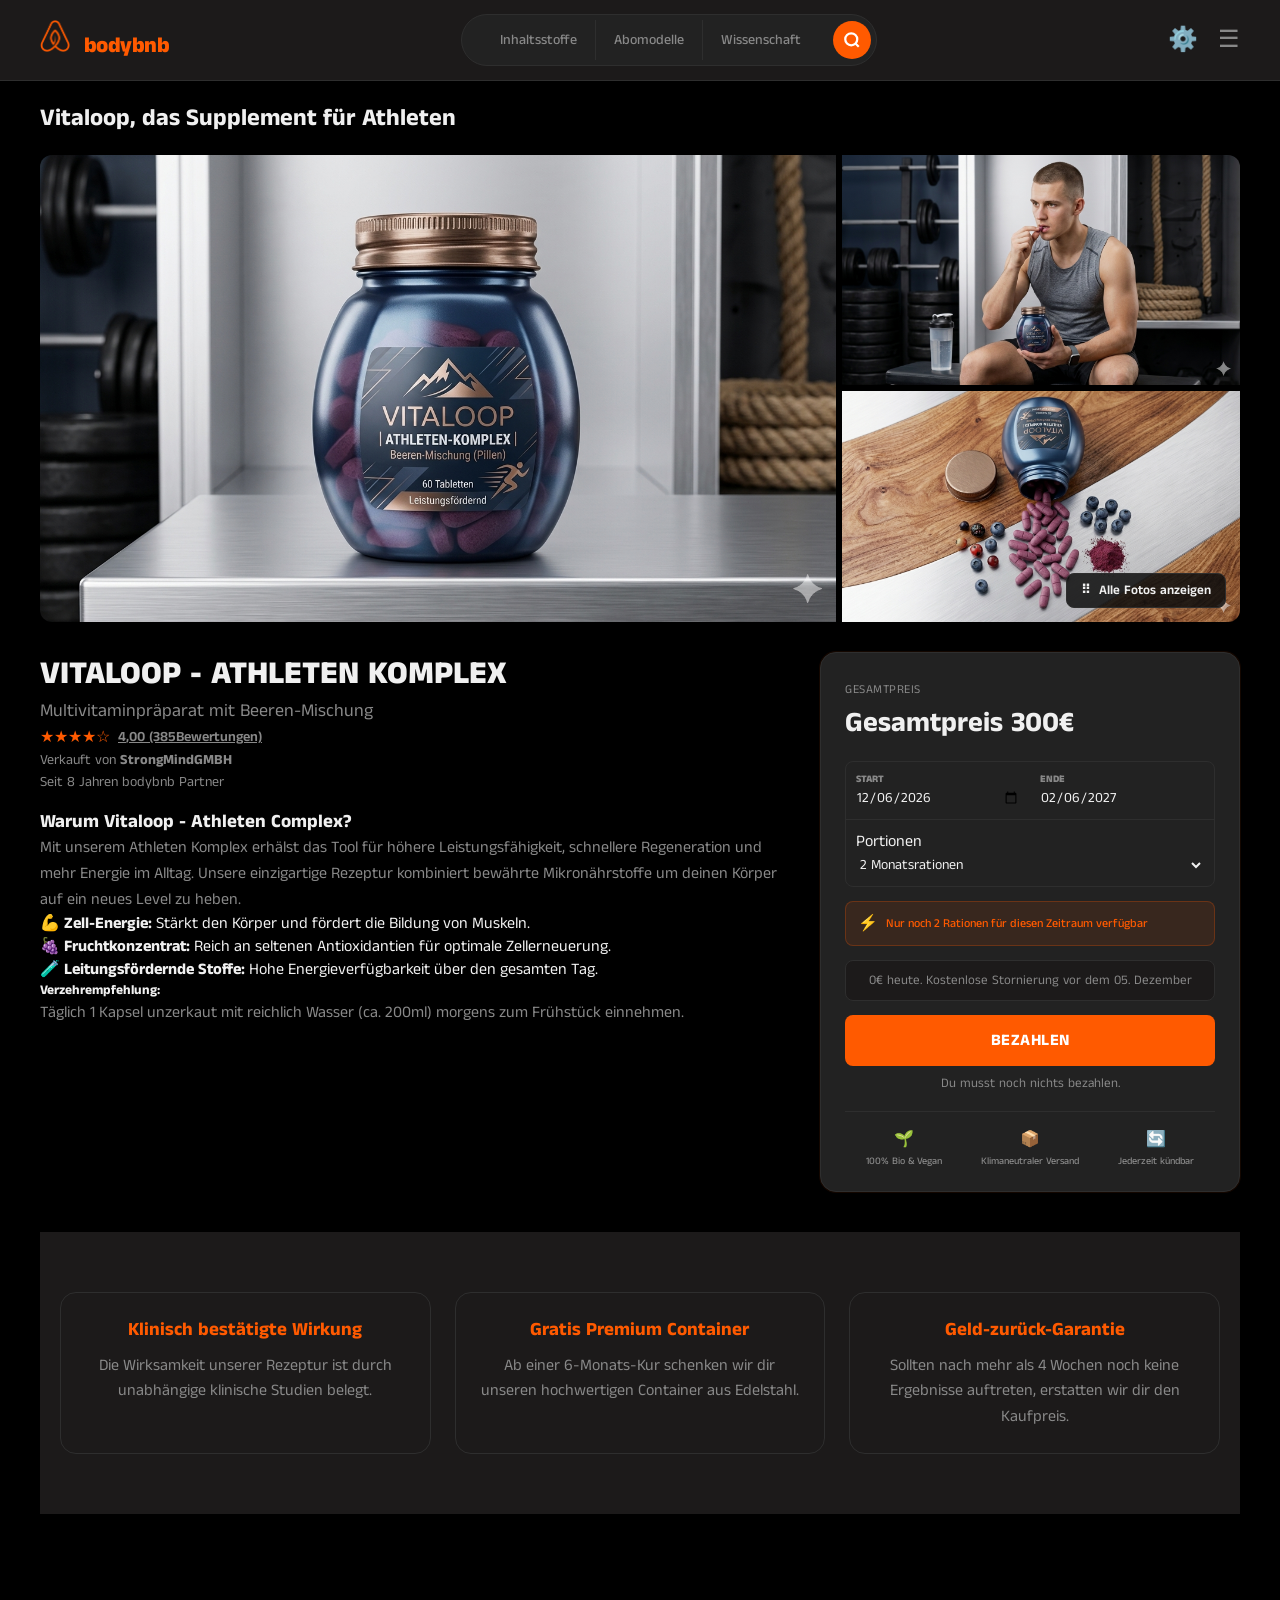
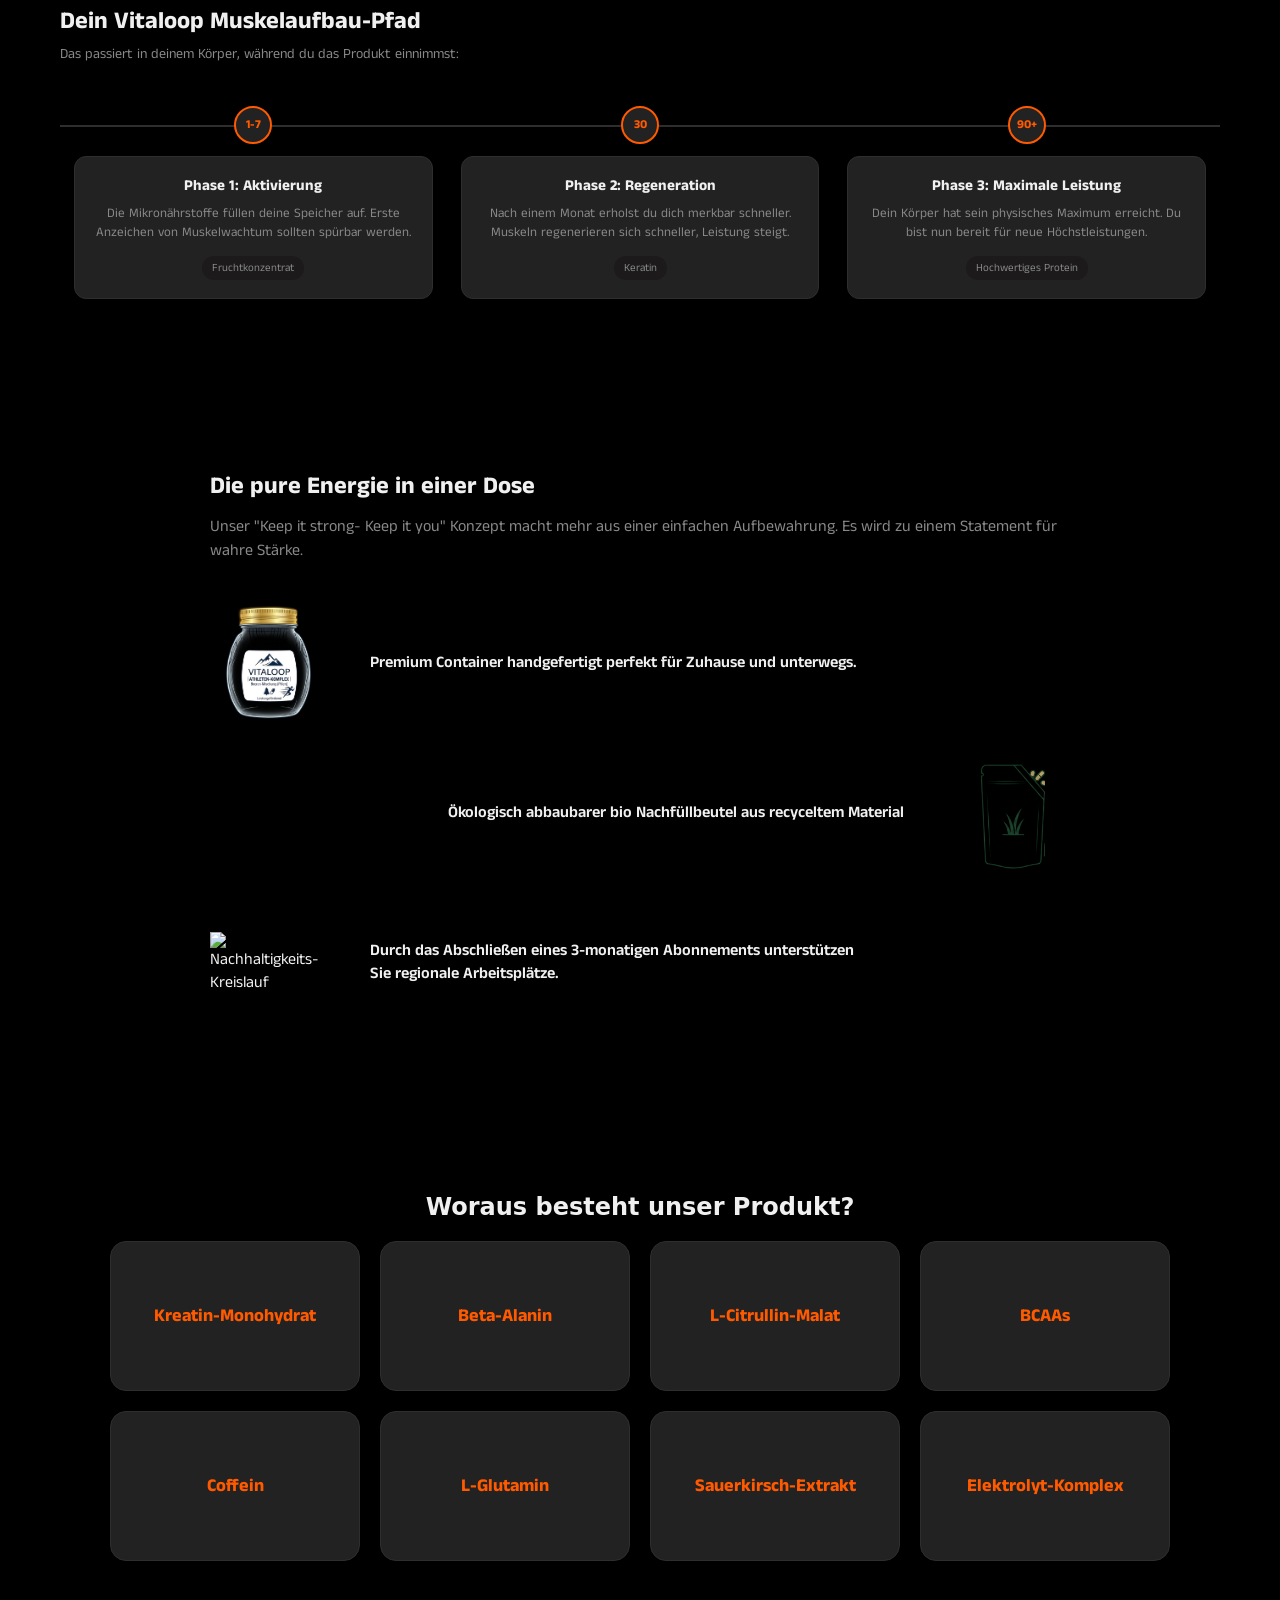
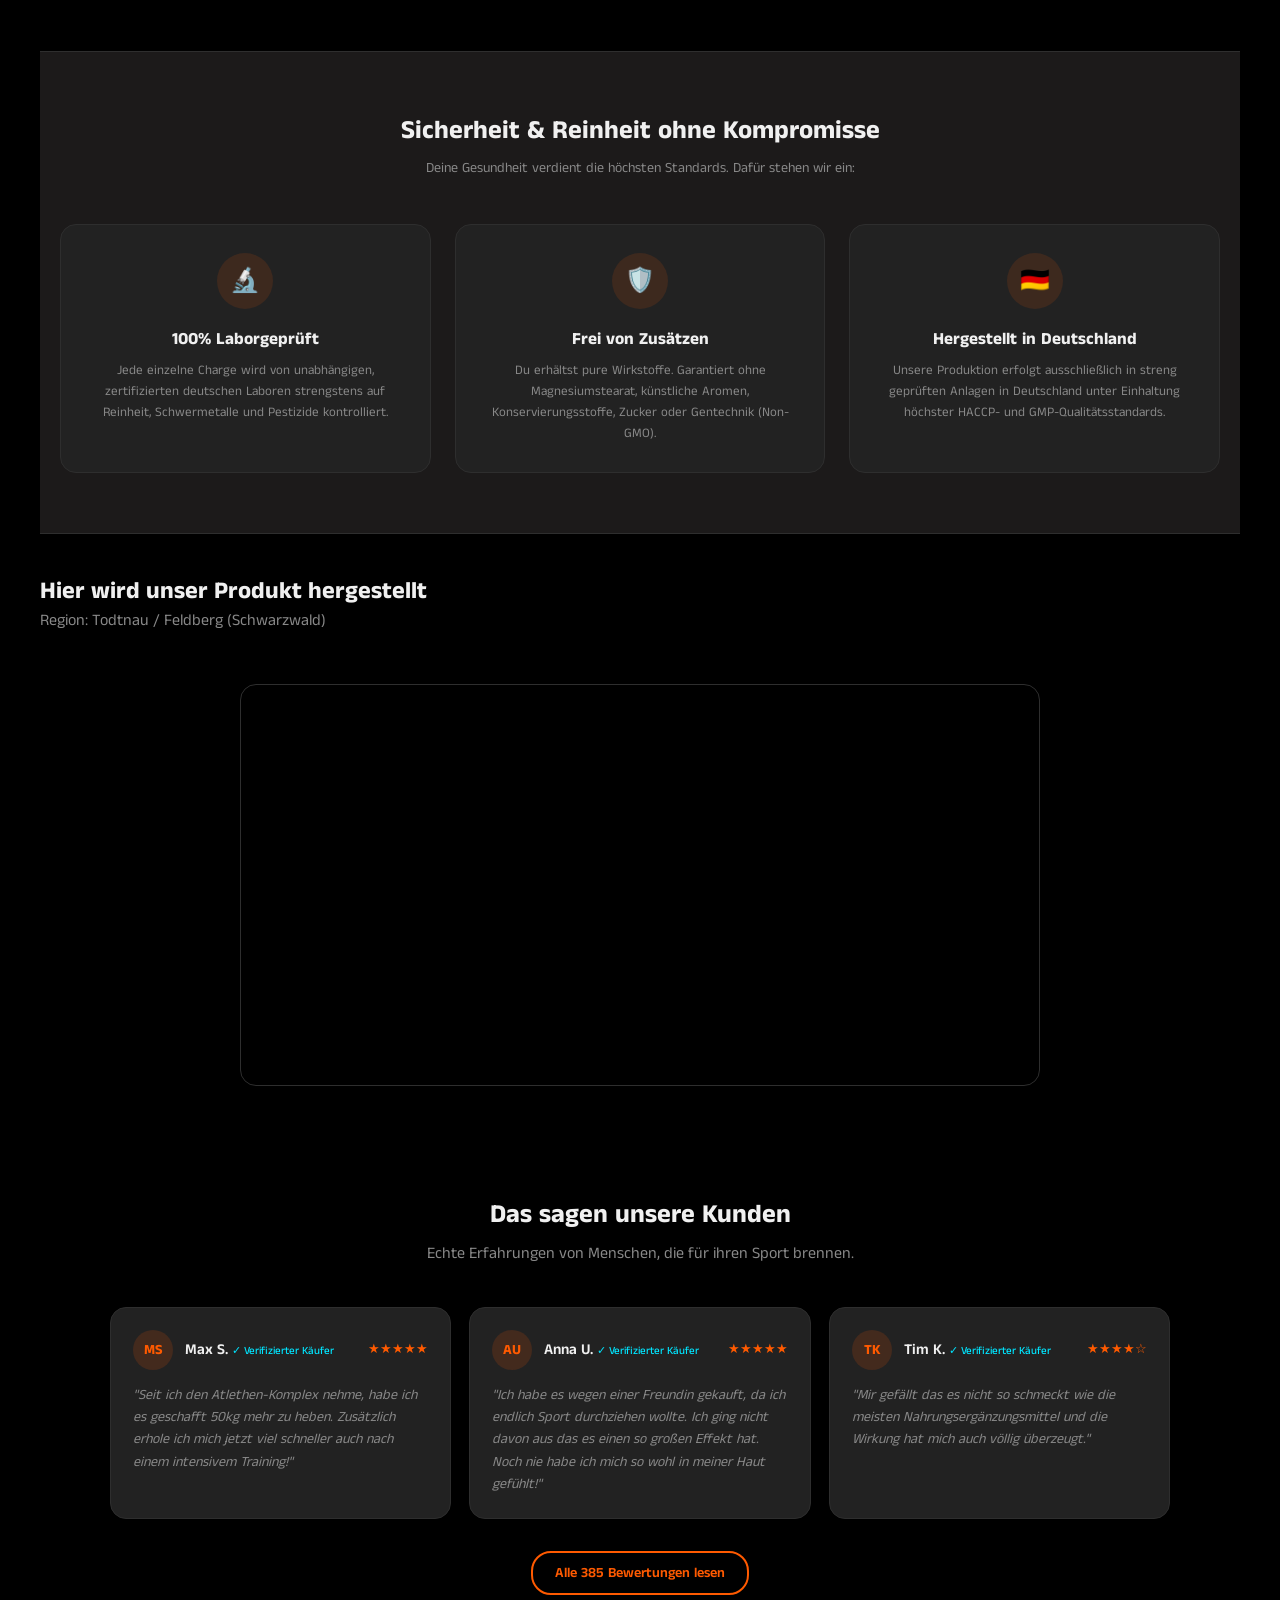
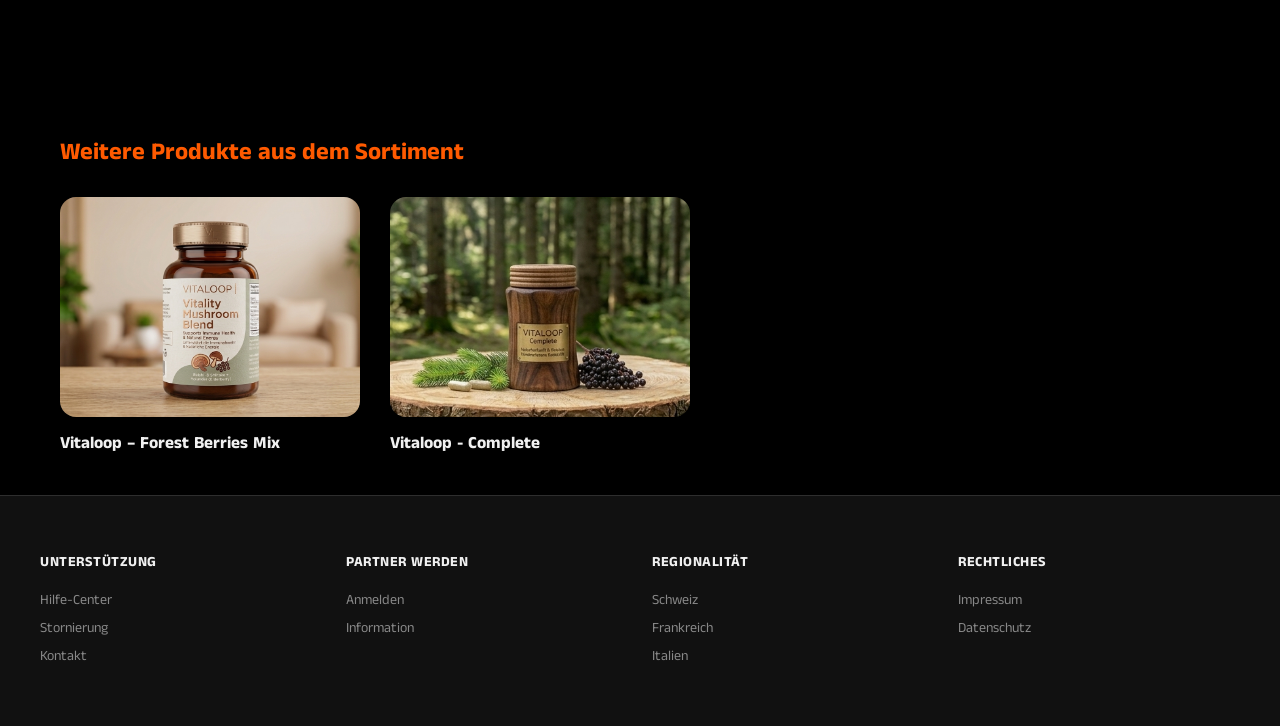
==== athleten-komplex.html @ e83a1201 "Add files via upload" ====
<!DOCTYPE html>
<html lang="de">
<head>
    <meta charset="UTF-8">
    <meta name="viewport" content="width=device-width, initial-scale=1.0">
    <title>Vitaloop</title>
    <link rel="icon" type="image/png" href="LogoSportler.png">
    <link rel="preconnect" href="https://fonts.googleapis.com">
    <link rel="preconnect" href="https://fonts.gstatic.com" crossorigin>
    <link href="https://fonts.googleapis.com/css2?family=Anek+Tamil:wght@100..800&display=swap" rel="stylesheet">
    <link rel="stylesheet" href="sportlerStyle.css">
</head>
<body>
    <div id="top"></div>

    <div class="scroll-progress-container">
        <div class="scroll-progress-bar" id="scrollBar"></div>
    </div>

<header class="header">
    <a href="#top" style="text-decoration: none; color: inherit;">
        <div class="logo-area" id="logo-scroll" style="cursor: pointer;">
            <img src="LogoSportler.png" alt="bodybnb Logo" class="header-logo">
            <span class="brand-name">bodybnb</span>
        </div>
    </a>
    <div class="nav-search-container">
        <ul class="nav-menu">
            <li class="nav-item">
                Inhaltsstoffe
                <ul class="dropdown">
                    <li>Vitamin A</li>
                    <li>Vitamin B</li>
                    <li>Vitamin B12</li>
                    <li>Vitamin C</li>
                    <li>Vitamin D</li>
                    <li>Vitamin E</li>
                    <li>Vitamin K</li>
                </ul>
            </li>
            <li class="nav-item">
                Abomodelle
                <ul class="dropdown">
                    <li>1 Monat</li>
                    <li>3 Monate</li>
                    <li>6 Monate</li>
                    <li>12 Monate</li>
                </ul>
            </li>
            <li class="nav-item">
                Wissenschaft
                <ul class="dropdown">
                    <li>Hersteller</li>
                    <li>Information</li>
                </ul>
            </li>
        </ul>
        <button class="search-btn">
            <svg width="18" height="18" viewBox="0 0 24 24" fill="none" stroke="currentColor" stroke-width="3">
                <circle cx="11" cy="11" r="8"></circle>
                <line x1="21" y1="21" x2="16.65" y2="16.65"></line>
            </svg>
        </button>
    </div>

   <div class="right-icons">
    
    <div class="dropdown-wrapper">
        <span id="settings-trigger" style="cursor:pointer;">⚙️</span>
        <div id="country-modal" class="dropdown-popover">
            <div class="modal-content">
                <h4>Land auswählen</h4>
                <ul>
                    <li><a href="#">Schweiz</a></li>
                    <li><a href="#">Frankreich</a></li>
                    <li><a href="#">Italien</a></li>
                    <li><a href="#">Schweden</a></li>
                </ul>
            </div>
        </div>
    </div>

    <div class="dropdown-wrapper">
        <span id="burger-trigger" style="cursor:pointer;">☰</span>
        <div id="burger-modal" class="dropdown-popover">
            <div class="modal-content">
                <ul>
                    <li><a href="#">Registrieren</a></li>
                    <li><a href="#" class="logout-link">Ausloggen</a></li>
                </ul>
            </div>
        </div>
    </div>

</div>
</header>

<div class="action-bar-top">
    <div class="product-main-title">
        Vitaloop, das Supplement für Athleten
    </div>
</div>

<section class="gallery-grid">
    <div class="main-image-container">
        <img src="Produkt_01.png" alt="Athleten Komplex Hauptbild" class="gallery-img-large">
    </div>
    <div class="side-images-container">
        <div class="side-image-wrapper">
            <img src="SportlerHeader_02.png" alt="Athleten Komplex Detail" class="gallery-img-small top-right">
        </div>
        <div class="side-image-wrapper">
            <img src="SportlerHeader_03.png" alt="Athleten Komplex Holzcontainer" class="gallery-img-small bottom-right">
            <button id="show-all-photos">
                <span>⠿</span> Alle Fotos anzeigen
            </button>
        </div>
    </div>
</section>

<main class="main-content">

    <div class="booking-and-info">

         <div class="product-display">
            <div class="product-header-info">
                <h1 class="product-title">VITALOOP - Athleten Komplex</h1>
                <p class="product-subtitle">Multivitaminpräparat mit Beeren-Mischung</p>
                <div class="rating-line">
                    <span class="stars">★★★★☆</span>
                    <span class="rating-text">4,00 (385Bewertungen)</span>
                </div>
                <p class="seller-info">Verkauft von <strong>StrongMindGMBH</strong></p>
                <p class="partner-since">Seit 8 Jahren bodybnb Partner</p>
            </div>
            <div class="product-description-left">
    <h3>Warum Vitaloop - Athleten Complex?</h3>
    <p class="lead-text">
        Mit unserem Athleten Komplex erhälst das Tool für höhere Leistungsfähigkeit, schnellere Regeneration und mehr Energie im Alltag. Unsere einzigartige Rezeptur kombiniert bewährte Mikronährstoffe um deinen Körper auf ein neues Level zu heben.
    </p>
    
    <div class="benefits-list-clean">
        <div class="benefit-row">💪 <strong>Zell-Energie:</strong> Stärkt den Körper und fördert die Bildung von Muskeln.</div>
        <div class="benefit-row">🍇 <strong>Fruchtkonzentrat:</strong> Reich an seltenen Antioxidantien für optimale Zellerneuerung.</div>
        <div class="benefit-row">🧪 <strong>Leitungsfördernde Stoffe:</strong> Hohe Energieverfügbarkeit über den gesamten Tag.</div>
    </div>

    <div class="usage-info">
        <h5>Verzehrempfehlung:</h5>
        <p>Täglich 1 Kapsel unzerkaut mit reichlich Wasser (ca. 200ml) morgens zum Frühstück einnehmen.</p>
    </div>
</div>
            
        </div>

       <div class="booking-container">
    <div class="booking-box sticky-box">

        <div class="price-header">
            <span class="price-label">Gesamtpreis</span>
            <h2 id="display-price">150€</h2>
        </div>
        
        <div class="booking-fields">
            <div class="date-input-group">
                <div class="field-item">
                    <label for="start-date">Start</label>
                    <input type="date" id="start-date" value="2026-05-13">
                </div>
                <div class="field-item">
                    <label for="end-date">Ende</label>
                    <input type="date" id="end-date" readonly>
                </div>
            </div>
            <div class="portion-selector">
                <label for="portion-select">Portionen</label>
                <select id="portion-select">
                    <option value="1" data-price="150">1 Monatsration</option>
                    <option value="2" data-price="300" selected>2 Monatsrationen</option>
                    <option value="3" data-price="450">3 Monatsrationen</option>
                    <option value="6" data-price="800">6 Monatsrationen</option>
                </select>
            </div>
        </div>
        
        <div class="live-ticker">
            <span class="ticker-icon">⚡</span>
            <p>Nur noch 2 Rationen für diesen Zeitraum verfügbar</p>
        </div>

        <div class="storno-info" id="storno-text">
            0€ heute. Kostenlose Stornierung bis 1 Tag vor Liefertermin
        </div>
        
        <button class="btn-reserve" id="btn-pay-trigger">Bezahlen</button>
        <p class="small-text">Du musst noch nichts bezahlen.</p>
        
        <hr class="divider">
        <div class="trust-badges">
            <div class="badge-item">
                <span class="badge-icon">🌱</span>
                <span>100% Bio & Vegan</span>
            </div>
            <div class="badge-item">
                <span class="badge-icon">📦</span>
                <span>Klimaneutraler Versand</span>
            </div>
            <div class="badge-item">
                <span class="badge-icon">🔄</span>
                <span>Jederzeit kündbar</span>
            </div>
        </div>

    </div>
</div>

    </div>

    <section class="usp-section">
        <div class="usp-card">
            <h3>Klinisch bestätigte Wirkung</h3>
            <p>Die Wirksamkeit unserer Rezeptur ist durch unabhängige klinische Studien belegt.</p>
        </div>
        <div class="usp-card">
            <h3>Gratis Premium Container</h3>
            <p>Ab einer 6-Monats-Kur schenken wir dir unseren hochwertigen Container aus Edelstahl.</p>
        </div>
        <div class="usp-card">
            <h3>Geld-zurück-Garantie</h3>
            <p>Sollten nach mehr als 4 Wochen noch keine Ergebnisse auftreten, erstatten wir dir den Kaufpreis.</p>
        </div>
    </section>

    <section>
        <div class="timeline-section-horizontal">
    <h3 class="timeline-title">Dein Vitaloop Muskelaufbau-Pfad</h3>
    <p class="timeline-subtitle">Das passiert in deinem Körper, während du das Produkt einnimmst:</p>

    <div class="timeline-scroll-wrapper">
        <div class="timeline-container-horizontal">
            
            <div class="timeline-item-horizontal">
                <div class="timeline-badge-horizontal">1-7</div>
                <div class="timeline-content-horizontal">
                    <h4>Phase 1: Aktivierung</h4>
                    <p>Die Mikronährstoffe füllen deine Speicher auf. Erste Anzeichen von Muskelwachtum sollten spürbar werden.</p>
                    <span class="ingredient-tag">Fruchtkonzentrat</span>
                </div>
            </div>

            <div class="timeline-item-horizontal">
                <div class="timeline-badge-horizontal">30</div>
                <div class="timeline-content-horizontal">
                    <h4>Phase 2: Regeneration</h4>
                    <p>Nach einem Monat erholst du dich merkbar schneller. Muskeln regenerieren sich schneller, Leistung steigt.</p>
                    <span class="ingredient-tag">Keratin</span>
                </div>
            </div>

            <div class="timeline-item-horizontal">
                <div class="timeline-badge-horizontal">90+</div>
                <div class="timeline-content-horizontal">
                    <h4>Phase 3: Maximale Leistung</h4>
                    <p>Dein Körper hat sein physisches Maximum erreicht. Du bist nun bereit für neue Höchstleistungen.</p>
                    <span class="ingredient-tag">Hochwertiges Protein</span>
                </div>
            </div>

        </div>
    </div>
</div>
    </section>


    <section class="refill-section">
    <h2 class="refill-main-title">Die pure Energie in einer Dose</h2>
    <p class="refill-subtitle">Unser "Keep it strong- Keep it you" Konzept macht mehr aus einer einfachen Aufbewahrung. Es wird zu einem Statement für wahre Stärke.</p>
    
    <div class="refill-content-container">
        <div class="refill-row row-left">
            <div class="refill-img-box"><img src="Packung_03.png" alt="Premium Container"></div>
            <div class="refill-text-box">
                <p class="js-typewriter">Premium Container handgefertigt perfekt für Zuhause und unterwegs.</p>
            </div>
        </div>

        <div class="refill-row row-right">
            <div class="refill-text-box">
                <p class="js-typewriter">Ökologisch abbaubarer bio Nachfüllbeutel aus recyceltem Material</p>
            </div>
            <div class="refill-img-box"><img src="Verpackung_01.png" alt="Ökologischer Nachfüllbeutel"></div>
        </div>

        <div class="refill-row row-left">
            <div class="refill-img-box"><img src="Kreislauf_03.png" alt="Nachhaltigkeits-Kreislauf"></div>
            <div class="refill-text-box">
                <p class="js-typewriter">Durch das Abschließen eines 3-monatigen Abonnements unterstützen Sie regionale Arbeitsplätze.</p>
            </div>
        </div>
    </div>
</section>

   <section class="ingredients-section">
    <h2 style="text-align: center; padding: 20px; font-family: system-ui, sans-serif;">Woraus besteht unser Produkt?</h2>
    
    <div class="ingredients-grid">
        
        <div class="ingredient-card" onclick="flipCard(this)">
            <div class="card-inner">
                <div class="card-front">
                    <strong>Kreatin-Monohydrat</strong>
                </div>
                <div class="card-back">
                    <p><strong>Kreatin-Monohydrat</strong><br>Erhöht die körperliche Leistung bei Schnellkrafttraining im Rahmen kurzzeitiger, intensiver körperlicher Betätigung.</p>
                </div>
            </div>
        </div>

        <div class="ingredient-card" onclick="flipCard(this)">
            <div class="card-inner">
                <div class="card-front">
                    <strong>Beta-Alanin</strong>
                </div>
                <div class="card-back">
                    <p><strong>Beta-Alanin</strong><br>Beta-Alanin erhöht den Carnosingehalt im Muskel, welcher als Säurepuffer fungiert und das typische „Brennen“ sowie das Übersäuern der Muskeln (Laktatbildung) hinauszögert.</p>
                </div>
            </div>
        </div>

        <div class="ingredient-card" onclick="flipCard(this)">
            <div class="card-inner">
                <div class="card-front">
                    <strong>L-Citrullin-Malat</strong>
                </div>
                <div class="card-back">
                    <p><strong>L-Citrullin-Malat</strong><br>Es kurbelt die körpereigene Stickstoffoxid-Produktion (NO) an. Das führt zu einer verbesserten Durchblutung, wodurch Sauerstoff und Nährstoffe schneller in den Muskel gelangen.</p>
                </div>
            </div>
        </div>

        <div class="ingredient-card" onclick="flipCard(this)">
            <div class="card-inner">
                <div class="card-front">
                    <strong>BCAAs</strong>
                </div>
                <div class="card-back">
                    <p><strong>BCAAs (Branched-Chain Amino Acids)</strong><br>Direkt in der Muskulatur stoffwechselwirksame Aminosäuren, die als Muskelschutz (Anti-Katabolismus) während harter Trainingseinheiten dienen.</p>
                </div>
            </div>
        </div>

        <div class="ingredient-card" onclick="flipCard(this)">
            <div class="card-inner">
                <div class="card-front">
                    <strong>Coffein</strong>
                </div>
                <div class="card-back">
                    <p><strong>Coffein</strong><br>Coffein blockiert die Adenosinrezeptoren im Gehirn, steigert die Konzentration und kann die Ausdauerleistung nachweislich verbessern.</p>
                </div>
            </div>
        </div>

        <div class="ingredient-card" onclick="flipCard(this)">
            <div class="card-inner">
                <div class="card-front">
                    <strong>L-Glutamin</strong>
                </div>
                <div class="card-back">
                    <p><strong>L-Glutamin</strong><br>Es unterstützt die Muskelregeneration, verkürzt die Erholungszeiten und stärkt gleichzeitig das beanspruchte Immunsystem.</p>
                </div>
            </div>
        </div>

        <div class="ingredient-card" onclick="flipCard(this)">
            <div class="card-inner">
                <div class="card-front">
                    <strong>Sauerkirsch-Extrakt</strong>
                </div>
                <div class="card-back">
                    <p><strong>Sauerkirsch-Extrakt (Montmorency)</strong><br>Reich an sekundären Pflanzenstoffen  mit antioxidativer Wirkung. Es kann den Muskelkater signifikant verringern und die Regeneration beschleunigen.</p>
                </div>
            </div>
        </div>

        <div class="ingredient-card" onclick="flipCard(this)">
            <div class="card-inner">
                <div class="card-front">
                    <strong>Elektrolyt-Komplex</strong>
                </div>
                <div class="card-back">
                    <p><strong>Elektrolyt-Komplex (Magnesium, Kalium, Natrium)</strong><br> Komplex gleicht Mikronährstoffverluste durch starkes Schwitzen aus, verhindert Muskelkrämpfe und hält die Leistungsfähigkeit aufrecht.</p>
                </div>
            </div>
        </div>

    </div>

</section>

    <div class="quality-guarantee-banner">
    <div class="guarantee-container">
        <h3 class="guarantee-title">Sicherheit & Reinheit ohne Kompromisse</h3>
        <p class="guarantee-subtitle">Deine Gesundheit verdient die höchsten Standards. Dafür stehen wir ein:</p>
        
        <div class="guarantee-grid">
            <div class="guarantee-item">
                <div class="guarantee-icon-wrapper">
                    <span class="guarantee-emoji">🔬</span>
                </div>
                <h4>100% Laborgeprüft</h4>
                <p>Jede einzelne Charge wird von unabhängigen, zertifizierten deutschen Laboren strengstens auf Reinheit, Schwermetalle und Pestizide kontrolliert.</p>
            </div>

            <div class="guarantee-item">
                <div class="guarantee-icon-wrapper">
                    <span class="guarantee-emoji">🛡️</span>
                </div>
                <h4>Frei von Zusätzen</h4>
                <p>Du erhältst pure Wirkstoffe. Garantiert ohne Magnesiumstearat, künstliche Aromen, Konservierungsstoffe, Zucker oder Gentechnik (Non-GMO).</p>
            </div>

            <div class="guarantee-item">
                <div class="guarantee-icon-wrapper">
                    <span class="guarantee-emoji">🇩🇪</span>
                </div>
                <h4>Hergestellt in Deutschland</h4>
                <p>Unsere Produktion erfolgt ausschließlich in streng geprüften Anlagen in Deutschland unter Einhaltung höchster HACCP- und GMP-Qualitätsstandards.</p>
            </div>
        </div>
    </div>
</div>

    <section class="origin-section">
        <h2>Hier wird unser Produkt hergestellt</h2>
        <p>Region: Todtnau / Feldberg (Schwarzwald)</p>
    </section>

    <section class="map-section">
        <div class="map-responsive">
            <iframe
                src="https://www.google.com/maps/embed?pb=!1m18!1m12!1m3!1d42878.07727181048!2d7.915570530189726!3d47.83226955074256!2m3!1f0!2f0!3f0!3m2!1i1024!2i768!4f13.1!3m3!1m2!1s0x4790f199320e6a8d%3A0x422d398939b9770!2s79674%20Todtnau!5e0!3m2!1sde!2sde!4v1700000000000!5m2!1sde!2sde"
                width="600" height="450" style="border:0;"
                allowfullscreen="" loading="lazy"
                referrerpolicy="no-referrer-when-downgrade">
            </iframe>
        </div>
    </section>

   <div class="reviews-section">
    <div class="reviews-header">
        <h2>Das sagen unsere Kunden</h2>
        <p>Echte Erfahrungen von Menschen, die für ihren Sport brennen.</p>
    </div>

    <!-- Das Kachel-Grid -->
    <div class="reviews-grid">
        
        <!-- Bewertung 1 (Max Mustermann) -->
        <div class="review-card">
            <div class="review-card-header">
                <div class="user-avatar">MS</div>
                <div class="user-info">
                    <span class="user-name">Max S.</span>
                    <span class="verified-buyer">✓ Verifizierter Käufer</span>
                </div>
                <div class="review-stars">★★★★★</div>
            </div>
            <p class="review-text">"Seit ich den Atlethen-Komplex nehme, habe ich es geschafft 50kg mehr zu heben. Zusätzlich erhole ich mich jetzt viel schneller auch nach einem intensivem Training!"</p>
        </div>

        <!-- Bewertung 2 -->
        <div class="review-card">
            <div class="review-card-header">
                <div class="user-avatar">AU</div>
                <div class="user-info">
                    <span class="user-name">Anna U.</span>
                    <span class="verified-buyer">✓ Verifizierter Käufer</span>
                </div>
                <div class="review-stars">★★★★★</div>
            </div>
            <p class="review-text">"Ich habe es wegen einer Freundin gekauft, da ich endlich Sport durchziehen wollte. Ich ging nicht davon aus das es einen so großen Effekt hat. Noch nie habe ich mich so wohl in meiner Haut gefühlt!"</p>
        </div>

        <!-- Bewertung 3 -->
        <div class="review-card">
            <div class="review-card-header">
                <div class="user-avatar">TK</div>
                <div class="user-info">
                    <span class="user-name">Tim K.</span>
                    <span class="verified-buyer">✓ Verifizierter Käufer</span>
                </div>
                <div class="review-stars">★★★★☆</div>
            </div>
            <p class="review-text">"Mir gefällt das es nicht so schmeckt wie die meisten Nahrungsergänzungsmittel und die Wirkung hat mich auch völlig überzeugt."</p>
        </div>

    </div>

    <!-- Der verfeinerte Link für alle Bewertungen -->
    <div class="reviews-footer">
        <a href="#" class="btn-all-reviews">Alle 385 Bewertungen lesen</a>
    </div>
</div>

</main>

<section class="more-products-section">
    <h2 class="more-products-title">Weitere Produkte aus dem Sortiment</h2>
    <div class="products-carousel-wrapper">
        
        <a href="forest-berries.html" class="product-card-link">
            <div class="product-card">
                <div class="product-img-box"><img src="Produkt_03.png" alt="Vitaloop - Forest Berries Mix"></div>
                <h3 class="product-card-title">Vitaloop – Forest Berries Mix</h3>
            </div>
        </a>

        <a href="index.html" class="product-card-link">
            <div class="product-card">
                <div class="product-img-box"><img src="HeaderBild1.0.png" alt="Vitaloop - Complete"></div>
                <h3 class="product-card-title">Vitaloop - Complete</h3>
            </div>
        </a>

        <div class="carousel-indicator-box">
            <div class="loading-circle-indicator"></div>
        </div>
    </div>
</section>

<footer>
    <div>
        <h4>Unterstützung</h4>
        <ul>
            <li>Hilfe-Center</li>
            <li>Stornierung</li>
            <li>Kontakt</li>
        </ul>
    </div>
    <div>
        <h4>Partner werden</h4>
        <ul>
            <li>Anmelden</li>
            <li>Information</li>
        </ul>
    </div>
    <div>
        <h4>Regionalität</h4>
        <ul>
            <li>Schweiz</li>
            <li>Frankreich</li>
            <li>Italien</li>
        </ul>
    </div>
    <div>
        <h4>Rechtliches</h4>
        <ul>
            <li>Impressum</li>
            <li>Datenschutz</li>
        </ul>
    </div>
</footer>

<div id="galleryModal" class="gallery-overlay">
    <button class="close-gallery-btn" id="closeGallery">&times;</button>

    <button class="gallery-arrow arrow-left" id="prevImage">&#10094;</button>

    <div class="gallery-content">
        <img id="activeGalleryImage" src="dein-bild1.jpg" alt="Vitaloop Produktansicht">
        <div id="galleryCaption" class="gallery-caption">Ansicht 1 von 3</div>
    </div>

    <button class="gallery-arrow arrow-right" id="nextImage">&#10095;</button>
</div>

<script>
    function flipCard(cardElement) {
        // Prüft, ob das Element im HTML existiert und schaltet die Drehung um
        if (cardElement) {
            cardElement.classList.toggle('flipped');
        }
    }
</script>

<div id="paymentModal" class="modal-overlay">
    <div class="modal-card">
        <button class="close-modal-btn" id="closeModal">&times;</button>
        <h3>Deine Bestellung</h3>
        <p class="modal-subtitle">Zusammenfassung deines BodyBnB Abos</p>
        
        <div class="modal-summary-box">
            <div class="summary-item"><strong>Produkt:</strong> <span>Vitaloop - Athleten Komplex</span></div>
            <div class="summary-item"><strong>Start-Datum:</strong> <span id="modal-start-date">-</span></div>
            <div class="summary-item"><strong>End-Datum:</strong> <span id="modal-end-date">-</span></div>
            <hr>
            <div class="summary-item total-row"><strong>Gesamtbetrag:</strong> <span id="modal-total-price">-</span></div>
        </div>

        <h4>Zahlungsmethode auswählen:</h4>
        <div class="payment-methods-grid">
            <label class="method-tile">
                <input type="radio" name="payment-method" value="paypal" checked>
                <span class="method-name">PayPal</span>
            </label>
            <label class="method-tile">
                <input type="radio" name="payment-method" value="credit-card">
                <span class="method-name">Kreditkarte</span>
            </label>
            <label class="method-tile">
                <input type="radio" name="payment-method" value="sepa">
                <span class="method-name">SEPA-Lastschrift</span>
            </label>
        </div>

        <button class="btn-confirm-final">Jetzt zahlungspflichtig bestellen</button>
    </div>
</div>
<script src="script.js"></script>
</body>
</html>
---- sportlerStyle.css ----
/* ==========================================================================
   VARIABLEN & RESET
   ========================================================================== */
:root {
    --primary:    #FF5A00;
    --accent:     #00E5FF;
    --bg-page:    #000000;
    --bg-surface: #1c1a1a;
    --bg-card:    #222222;
    --text-main:  #F0F0F0;
    --text-muted: #888888;
    --border:     #2E2E2E;
    --radius-sm:  8px;
    --radius-md:  12px;
    --radius-lg:  16px;
}

*, *::before, *::after {
    box-sizing: border-box;
    margin: 0;
    padding: 0;
    font-family: 'Anek Tamil', sans-serif;
}

html { scroll-behavior: smooth; }

/* ==========================================================================
   BASIS
   ========================================================================== */
body {
    background: var(--bg-page);
    color: var(--text-main);
}

h1, h2, h3 { font-weight: 700; color: var(--text-main); }
p           { color: var(--text-muted); line-height: 1.6; }

/* ==========================================================================
   SCROLL-PROGRESS
   ========================================================================== */
.scroll-progress-container {
    position: fixed;
    top: 0; left: 0;
    width: 100%; height: 3px;
    z-index: 9999;
}
.scroll-progress-bar {
    height: 100%;
    width: 0%;
    background: var(--primary);
    transition: width 0.1s ease-out;
}

/* ==========================================================================
   HEADER
   ========================================================================== */
.header {
    display: flex;
    align-items: center;
    justify-content: space-between;
    padding: 14px 40px;
    background: var(--bg-surface);
    border-bottom: 1px solid var(--border);
    position: sticky;
    top: 0;
    z-index: 1000;
}

.header-logo { height: 32px; }
.brand-name  { font-size: 22px; font-weight: 800; color: var(--primary); margin-left: 10px; letter-spacing: -0.5px; }

.nav-search-container {
    display: flex;
    align-items: center;
    background: var(--bg-card);
    border: 1px solid var(--border);
    border-radius: 50px;
    padding: 5px 5px 5px 20px;
}

.nav-menu   { display: flex; list-style: none; }
.nav-item   { position: relative; padding: 10px 18px; cursor: pointer; font-size: 14px; font-weight: 500; color: var(--text-muted); border-right: 1px solid var(--border); transition: color 0.2s; }
.nav-item:last-child { border-right: none; }
.nav-item:hover      { color: var(--primary); }

.dropdown {
    display: none;
    position: absolute;
    top: calc(100% + 10px);
    left: 0;
    background: var(--bg-card);
    border: 1px solid var(--border);
    min-width: 180px;
    border-radius: var(--radius-md);
    list-style: none;
    padding: 8px 0;
    z-index: 1001;
}
.nav-item:hover .dropdown { display: block; }
.dropdown li { padding: 10px 18px; color: var(--text-muted); cursor: pointer; transition: background 0.2s; }
.dropdown li:hover { background: var(--bg-surface); color: var(--primary); }

.search-btn {
    background: var(--primary);
    border: none;
    width: 38px; height: 38px;
    border-radius: 50%;
    color: #fff;
    display: flex; align-items: center; justify-content: center;
    margin-left: 14px;
    cursor: pointer;
}

.right-icons { display: flex; align-items: center; gap: 20px; }

.dropdown-wrapper { position: relative; display: inline-block; }

.dropdown-popover {
    display: none;
    position: absolute;
    top: calc(100% + 10px);
    right: 0;
    width: 180px;
    background: var(--bg-card);
    border: 1px solid var(--border);
    border-radius: var(--radius-md);
    padding: 10px;
    z-index: 1000;
}
.dropdown-popover ul     { list-style: none; }
.dropdown-popover h4     { font-size: 11px; color: var(--text-muted); text-transform: uppercase; letter-spacing: 0.5px; padding: 0 8px 8px; }
.dropdown-popover a      { display: block; padding: 8px 10px; font-size: 14px; color: var(--text-main); text-decoration: none; border-radius: var(--radius-sm); transition: background 0.2s; }
.dropdown-popover a:hover { background: var(--bg-surface); color: var(--primary); }
.dropdown-popover a.logout-link:hover { color: #FF4444; }

#settings-trigger, #burger-trigger { font-size: 24px; cursor: pointer; color: var(--text-muted); transition: color 0.2s; }
#settings-trigger:hover, #burger-trigger:hover { color: var(--primary); }

/* Design-Switcher */
.target-group-switcher { display: flex; gap: 6px; background: var(--bg-surface); padding: 4px; border-radius: 30px; }
.switch-btn { border: none; padding: 6px 14px; border-radius: 20px; cursor: pointer; font-weight: 600; font-size: 13px; background: transparent; color: var(--text-muted); transition: all 0.2s; }
.switch-btn.active { background: var(--primary); color: #fff; }

/* ==========================================================================
   ACTION BAR
   ========================================================================== */
.action-bar-top {
    display: flex;
    justify-content: space-between;
    align-items: flex-end;
    padding: 20px 40px 10px;
    max-width: 1300px;
    margin: 0 auto;
}
.product-main-title { font-size: 24px; font-weight: 700; }

/* ==========================================================================
   GALERIE
   ========================================================================== */
.gallery-grid {
    display: grid;
    grid-template-columns: 2fr 1fr;
    gap: 6px;
    padding: 0 40px;
    max-width: 1300px;
    margin: 10px auto;
}
.main-image-container img { width: 100%; height: 100%; object-fit: cover; border-radius: var(--radius-md) 0 0 var(--radius-md); display: block; }
.side-images-container    { display: grid; grid-template-rows: 1fr 1fr; gap: 6px; }
.side-image-wrapper       { position: relative; height: 100%; }
.gallery-img-small        { width: 100%; height: 100%; object-fit: cover; display: block; }
.top-right    { border-radius: 0 var(--radius-md) 0 0; }
.bottom-right { border-radius: 0 0 var(--radius-md) 0; }

#show-all-photos {
    position: absolute; bottom: 14px; right: 14px; z-index: 10;
    background: rgba(13,13,13,0.85);
    color: var(--text-main);
    border: 1px solid var(--border);
    border-radius: var(--radius-sm);
    padding: 7px 14px;
    font-size: 13px; font-weight: 600;
    cursor: pointer;
    display: flex; align-items: center; gap: 8px;
    transition: background 0.2s;
}
#show-all-photos:hover { background: var(--primary); border-color: var(--primary); }

/* ==========================================================================
   MAIN CONTENT
   ========================================================================== */
.main-content {
    display: flex;
    flex-direction: column;
    padding: 20px 40px;
    max-width: 1300px;
    margin: 0 auto;
    gap: 40px;
}
.booking-and-info {
    display: flex;
    gap: 40px;
    align-items: flex-start;
}

/* ==========================================================================
   PRODUKTINFO
   ========================================================================== */
.product-display  { display: flex; flex-direction: column; gap: 16px; }
.product-title    { font-size: 32px; font-weight: 800; text-transform: uppercase; color: var(--text-main); }
.product-subtitle { font-size: 18px; color: var(--text-muted); }
.rating-line      { display: flex; align-items: center; gap: 8px; }
.stars            { color: var(--primary); }
.rating-text      { font-weight: 600; font-size: 14px; color: var(--text-muted); text-decoration: underline; }
.seller-info, .partner-since { font-size: 14px; color: var(--text-muted); }

/* ==========================================================================
   BUCHUNGSBOX
   ========================================================================== */
.booking-container { width: 100%; max-width: 420px; }
.sticky-box {
    position: sticky; top: 100px;
    background: var(--bg-card);
    border: 1px solid var(--border);
    border-radius: var(--radius-lg);
    padding: 24px;
    box-shadow: 0 0 0 1px rgba(255,90,0,0.08), 0 8px 24px rgba(0,0,0,0.4);
}

.booking-rating { display: flex; align-items: center; gap: 6px; margin-bottom: 12px; font-size: 13px; }
.price-header   { margin-bottom: 18px; }
.price-header .price-label { font-size: 12px; color: var(--text-muted); text-transform: uppercase; letter-spacing: 0.5px; }
#display-price  { font-size: 28px; font-weight: 700; color: var(--text-main); margin-top: 4px; }

.live-ticker {
    display: flex; align-items: center; gap: 8px;
    background: rgba(255,90,0,0.1);
    border: 1px solid rgba(255,90,0,0.25);
    border-radius: var(--radius-sm);
    padding: 10px 12px;
    margin: 14px 0;
}
.live-ticker p { font-size: 12px; color: var(--primary); font-weight: 500; margin: 0; }

.booking-fields { border: 1px solid var(--border); border-radius: var(--radius-sm); margin: 14px 0; }
.date-input-group { display: flex; border-bottom: 1px solid var(--border); }
.field-item  { padding: 10px; flex: 1; }
.field-item label { display: block; font-size: 10px; font-weight: 800; text-transform: uppercase; color: var(--text-muted); }
.field-item input { border: none; width: 100%; font-size: 14px; background: transparent; color: var(--text-main); }
.portion-selector { padding: 10px; }
.portion-selector select { width: 100%; border: none; font-size: 14px; background: transparent; color: var(--text-main); cursor: pointer; }

.btn-reserve {
    background: var(--primary);
    color: #fff;
    width: 100%;
    padding: 14px;
    border: none;
    border-radius: var(--radius-sm);
    font-size: 16px; font-weight: 700;
    cursor: pointer;
    text-transform: uppercase;
    letter-spacing: 0.5px;
    transition: transform 0.2s, box-shadow 0.2s;
}
.btn-reserve:hover { transform: translateY(-2px); box-shadow: 0 6px 20px rgba(255,90,0,0.4); }

.storno-info { background: var(--bg-surface); border: 1px solid var(--border); border-radius: var(--radius-sm); padding: 10px; font-size: 13px; text-align: center; color: var(--text-muted); margin-bottom: 14px; }
.small-text  { font-size: 13px; text-align: center; color: var(--text-muted); margin-top: 8px; }
.divider     { border: 0; border-top: 1px solid var(--border); margin: 16px 0; }
.trust-badges { display: flex; justify-content: space-between; gap: 8px; }
.badge-item   { display: flex; flex-direction: column; align-items: center; text-align: center; flex: 1; }
.badge-icon   { font-size: 16px; margin-bottom: 4px; }
.badge-item span:last-child { font-size: 10px; color: var(--text-muted); font-weight: 500; line-height: 1.2; }

/* ==========================================================================
   USP
   ========================================================================== */
.usp-section {
    display: grid;
    grid-template-columns: repeat(auto-fit, minmax(260px, 1fr));
    gap: 24px;
    padding: 60px 20px;
    background: var(--bg-surface);
}
.usp-card        { text-align: center; padding: 24px; border: 1px solid var(--border); border-radius: var(--radius-lg); }
.usp-card h3     { color: var(--primary); margin-bottom: 10px; }

/* ==========================================================================
   REFILL
   ========================================================================== */
.refill-section {
    width: 100%; max-width: 900px;
    margin: 60px auto;
    padding: 0 20px;
}
.refill-main-title { font-size: 24px; font-weight: 700; margin-bottom: 12px; }
.refill-subtitle   { font-size: 16px; line-height: 1.5; margin-bottom: 40px; color: var(--text-muted); }
.refill-content-container { display: flex; flex-direction: column; gap: 30px; }
.refill-row    { display: flex; align-items: center; gap: 40px; }
.row-right     { justify-content: flex-end; text-align: right; }
.refill-img-box { width: 120px; height: 120px; display: flex; justify-content: center; align-items: center; flex-shrink: 0; }
.refill-img-box img { max-width: 100%; max-height: 100%; object-fit: contain; transition: transform 0.3s ease; }
.refill-img-box:hover img { transform: scale(1.1) translateY(-4px); }
.refill-text-box     { max-width: 500px; min-width: 280px; }
.refill-text-box p   { font-size: 16px; font-weight: 600; line-height: 1.4; color: var(--text-main); }

/* Typewriter */
.js-typewriter { font-size: 1.1rem; line-height: 1.6; color: var(--text-muted); display: inline-block; padding-right: 6px; }
.js-typewriter.typing { border-right: 2px solid var(--primary); animation: blink 0.7s infinite; }
.js-typewriter.typing-finished { border-right: 2px solid transparent; }
@keyframes blink { 0%, 100% { border-color: transparent; } 50% { border-color: var(--primary); } }

/* ==========================================================================
   INHALTSSTOFFE (Flip-Cards)
   ========================================================================== */
.ingredients-section { max-width: 1100px; margin: 50px auto; padding: 0 20px; }
.ingredients-grid    { display: flex; gap: 20px; flex-wrap: wrap; justify-content: center; }
.ingredient-card     { flex: 1; min-width: 220px; max-width: 260px; height: 150px; perspective: 1000px; cursor: pointer; }
.card-inner {
    position: relative; width: 100%; height: 100%;
    transition: transform 0.6s ease;
    transform-style: preserve-3d;
}
.ingredient-card.flipped .card-inner { transform: rotateY(180deg); }
.card-front, .card-back {
    position: absolute; width: 100%; height: 100%;
    backface-visibility: hidden;
    border-radius: var(--radius-lg);
    border: 1px solid var(--border);
    display: flex; flex-direction: column; justify-content: center; align-items: center;
    padding: 20px;
}
.card-front { background: var(--bg-card); color: var(--primary); font-size: 18px; }
.tap-hint   { font-size: 11px; color: var(--text-muted); margin-top: 10px; text-transform: uppercase; letter-spacing: 0.5px; }
.card-back  { background: var(--bg-surface); color: var(--text-muted); transform: rotateY(180deg); }
.card-back p { font-size: 13px; line-height: 1.5; text-align: left; }

/* ==========================================================================
   QUALITÄTS-BANNER
   ========================================================================== */
.quality-guarantee-banner { background: var(--bg-surface); border-top: 1px solid var(--border); border-bottom: 1px solid var(--border); padding: 60px 20px; }
.guarantee-container      { max-width: 1200px; margin: 0 auto; }
.guarantee-title          { text-align: center; font-size: 26px; margin-bottom: 8px; }
.guarantee-subtitle       { text-align: center; font-size: 14px; color: var(--text-muted); margin-bottom: 45px; }
.guarantee-grid           { display: flex; gap: 24px; flex-wrap: wrap; }
.guarantee-item {
    flex: 1; min-width: 260px;
    background: var(--bg-card);
    border: 1px solid var(--border);
    border-radius: var(--radius-lg);
    padding: 28px;
    text-align: center;
    transition: transform 0.3s, border-color 0.3s;
}
.guarantee-item:hover    { transform: translateY(-3px); border-color: var(--primary); }
.guarantee-icon-wrapper  { width: 56px; height: 56px; background: rgba(255,90,0,0.12); border-radius: 50%; display: flex; align-items: center; justify-content: center; margin: 0 auto 18px; }
.guarantee-emoji         { font-size: 24px; }
.guarantee-item h4       { margin-bottom: 10px; font-size: 17px; }
.guarantee-item p        { font-size: 13px; line-height: 1.6; }

/* ==========================================================================
   BEWERTUNGEN
   ========================================================================== */
.reviews-section { max-width: 1100px; margin: 60px auto; padding: 0 20px; }
.reviews-header  { text-align: center; margin-bottom: 40px; }
.reviews-header h2 { font-size: 26px; margin-bottom: 8px; }
.reviews-grid    { display: flex; gap: 18px; flex-wrap: wrap; }
.review-card {
    flex: 1; min-width: 280px;
    background: var(--bg-card);
    border: 1px solid var(--border);
    border-radius: var(--radius-lg);
    padding: 22px;
    transition: transform 0.2s, border-color 0.2s;
}
.review-card:hover { transform: translateY(-3px); border-color: var(--primary); }
.review-card-header { display: flex; align-items: center; gap: 12px; margin-bottom: 14px; }
.user-avatar   { width: 40px; height: 40px; background: rgba(255,90,0,0.15); color: var(--primary); border-radius: 50%; display: flex; align-items: center; justify-content: center; font-weight: 700; font-size: 14px; }
.user-name     { font-weight: 600; font-size: 15px; }
.verified-buyer { font-size: 11px; color: var(--accent); font-weight: 500; }
.review-stars  { margin-left: auto; color: var(--primary); font-size: 13px; }
.review-text   { font-size: 14px; color: var(--text-muted); line-height: 1.6; font-style: italic; }
.reviews-footer { text-align: center; margin-top: 32px; }
.btn-all-reviews { color: var(--primary); border: 2px solid var(--primary); padding: 10px 22px; border-radius: 20px; font-weight: 600; font-size: 14px; text-decoration: none; transition: background 0.2s, color 0.2s; display: inline-block; }
.btn-all-reviews:hover { background: var(--primary); color: #fff; }

/* ==========================================================================
   TIMELINE
   ========================================================================== */
.timeline-section-horizontal { max-width: 1200px; margin: 50px auto; padding: 0 20px; }
.timeline-title    { font-size: 24px; margin-bottom: 5px; }
.timeline-subtitle { font-size: 14px; color: var(--text-muted); margin-bottom: 40px; }
.timeline-scroll-wrapper { overflow-x: auto; padding-bottom: 20px; scrollbar-width: thin; }
.timeline-container-horizontal { display: flex; justify-content: space-between; position: relative; min-width: 800px; padding-top: 50px; }
.timeline-container-horizontal::before { content: ''; position: absolute; top: 19px; left: 0; width: 100%; height: 2px; background: var(--border); z-index: 1; }
.timeline-item-horizontal    { position: relative; flex: 1; padding: 0 14px; z-index: 2; }
.timeline-badge-horizontal   { position: absolute; top: -50px; left: 50%; transform: translateX(-50%); width: 38px; height: 38px; background: var(--bg-card); border: 2px solid var(--primary); color: var(--primary); border-radius: 50%; display: flex; align-items: center; justify-content: center; font-size: 12px; font-weight: 700; transition: background 0.3s, color 0.3s; }
.timeline-content-horizontal { background: var(--bg-card); border: 1px solid var(--border); border-radius: var(--radius-md); padding: 18px; text-align: center; transition: transform 0.3s, border-color 0.3s; }
.timeline-item-horizontal:hover .timeline-content-horizontal { transform: translateY(4px); border-color: var(--primary); }
.timeline-item-horizontal:hover .timeline-badge-horizontal   { background: var(--primary); color: #fff; }
.timeline-content-horizontal h4 { margin-bottom: 8px; font-size: 15px; }
.timeline-content-horizontal p  { font-size: 13px; color: var(--text-muted); line-height: 1.5; margin-bottom: 12px; }
.ingredient-tag { display: inline-block; background: var(--bg-surface); color: var(--text-muted); font-size: 11px; padding: 4px 10px; border-radius: 20px; }

/* ==========================================================================
   KARTE
   ========================================================================== */
.map-section { margin: 10px auto; width: 80%; max-width: 800px; }
.map-responsive { position: relative; width: 100%; padding-bottom: 50%; height: 0; overflow: hidden; border-radius: var(--radius-lg); border: 1px solid var(--border); }
.map-responsive iframe { position: absolute; top: 0; left: 0; width: 100%; height: 100%; }

/* ==========================================================================
   PRODUKT-KARTEN (Weitere Produkte)
   ========================================================================== */
.more-products-section  { max-width: 1200px; margin: 60px auto 40px; padding: 0 20px; }
.more-products-title    { font-size: 24px; font-weight: 700; margin-bottom: 28px; color: var(--primary); }
.products-carousel-wrapper { display: flex; align-items: center; gap: 30px; }
.product-card-link { text-decoration: none; color: inherit; display: block; }
.product-card { display: flex; flex-direction: column; gap: 14px; width: 300px; flex-shrink: 0; }
.product-img-box { width: 100%; height: 220px; border-radius: var(--radius-lg); overflow: hidden; background: var(--bg-card); }
.product-img-box img { width: 100%; height: 100%; object-fit: cover; transition: transform 0.3s ease; }
.product-card-link:hover .product-img-box img { transform: scale(1.04); }
.product-card-title { font-size: 17px; font-weight: 700; }

/* ==========================================================================
   BEZAHL-MODAL
   ========================================================================== */
.modal-overlay { position: fixed; top: 0; left: 0; width: 100%; height: 100%; background: rgba(0,0,0,0.7); display: none; justify-content: center; align-items: center; z-index: 10000; backdrop-filter: blur(4px); }
.modal-card { background: var(--bg-card); border: 1px solid var(--border); padding: 32px; border-radius: var(--radius-lg); max-width: 460px; width: 100%; position: relative; animation: modalPop 0.3s ease; }
.close-modal-btn { position: absolute; top: 14px; right: 18px; background: none; border: none; font-size: 26px; cursor: pointer; color: var(--text-muted); }
.close-modal-btn:hover { color: var(--text-main); }
.modal-card h3 { color: var(--primary); margin-bottom: 4px; }
.modal-subtitle { font-size: 13px; color: var(--text-muted); margin-bottom: 20px; }
.modal-summary-box { background: var(--bg-surface); border: 1px solid var(--border); padding: 18px; border-radius: var(--radius-md); margin-bottom: 22px; }
.summary-item   { display: flex; justify-content: space-between; font-size: 14px; margin-bottom: 8px; color: var(--text-muted); }
.total-row      { font-size: 16px; color: var(--text-main); font-weight: 700; }
.payment-methods-grid { display: flex; flex-direction: column; gap: 10px; margin-bottom: 22px; }
.method-tile    { display: flex; align-items: center; gap: 12px; padding: 14px; border: 1px solid var(--border); border-radius: var(--radius-sm); cursor: pointer; transition: border-color 0.2s; }
.method-tile:hover { border-color: var(--primary); }
.btn-confirm-final { width: 100%; background: var(--primary); color: #fff; border: none; padding: 14px; border-radius: var(--radius-sm); font-weight: 700; font-size: 15px; cursor: pointer; text-transform: uppercase; transition: box-shadow 0.2s; }
.btn-confirm-final:hover { box-shadow: 0 6px 20px rgba(255,90,0,0.4); }
@keyframes modalPop { from { opacity: 0; transform: scale(0.95) translateY(10px); } to { opacity: 1; transform: none; } }

/* ==========================================================================
   GALERIE-LIGHTBOX
   ========================================================================== */
.gallery-overlay { position: fixed; top: 0; left: 0; width: 100%; height: 100%; background: rgba(10,10,10,0.96); display: none; justify-content: center; align-items: center; z-index: 11000; backdrop-filter: blur(6px); }
.gallery-content { max-width: 85%; max-height: 80vh; display: flex; flex-direction: column; align-items: center; position: relative; }
.gallery-content img { max-width: 100%; max-height: 80vh; object-fit: contain; border-radius: var(--radius-sm); animation: zoomIn 0.25s ease; }
.gallery-caption  { color: var(--text-muted); font-size: 14px; margin-top: 14px; }
.gallery-arrow    { position: absolute; top: 50%; transform: translateY(-50%); background: rgba(255,90,0,0.15); color: #fff; border: none; font-size: 22px; padding: 14px 18px; cursor: pointer; border-radius: 50%; transition: background 0.2s; }
.gallery-arrow:hover { background: var(--primary); }
.arrow-left  { left: 30px; }
.arrow-right { right: 30px; }
.close-gallery-btn { position: absolute; top: 24px; right: 34px; background: none; border: none; color: #fff; font-size: 36px; cursor: pointer; opacity: 0.5; transition: opacity 0.2s; }
.close-gallery-btn:hover { opacity: 1; }
@keyframes zoomIn { from { opacity: 0; transform: scale(0.95); } to { opacity: 1; transform: none; } }

/* ==========================================================================
   FOOTER
   ========================================================================== */
footer { background: #111; border-top: 1px solid var(--border); padding: 56px 40px; display: grid; grid-template-columns: repeat(4, 1fr); gap: 24px; }
footer h4     { color: var(--text-main); margin-bottom: 14px; font-size: 14px; text-transform: uppercase; letter-spacing: 0.5px; }
footer ul     { list-style: none; }
footer ul li  { color: var(--text-muted); padding: 4px 0; cursor: pointer; font-size: 14px; transition: color 0.2s; }
footer ul li:hover { color: var(--primary); }

/* ==========================================================================
   RESPONSIVE
   ========================================================================== */
@media (max-width: 768px) {
    .gallery-grid { grid-template-columns: 1fr; }
    .ingredients-grid { grid-template-columns: repeat(2, 1fr); }
    footer { grid-template-columns: repeat(2, 1fr); }
    .refill-row { flex-direction: column !important; text-align: center !important; gap: 14px; }
    .row-right  { flex-direction: column-reverse !important; }
    .products-carousel-wrapper { overflow-x: auto; padding-bottom: 14px; }
    .booking-and-info { flex-direction: column; }
    .gallery-arrow { padding: 10px 14px; font-size: 16px; }
    .arrow-left { left: 10px; }
    .arrow-right { right: 10px; }
}
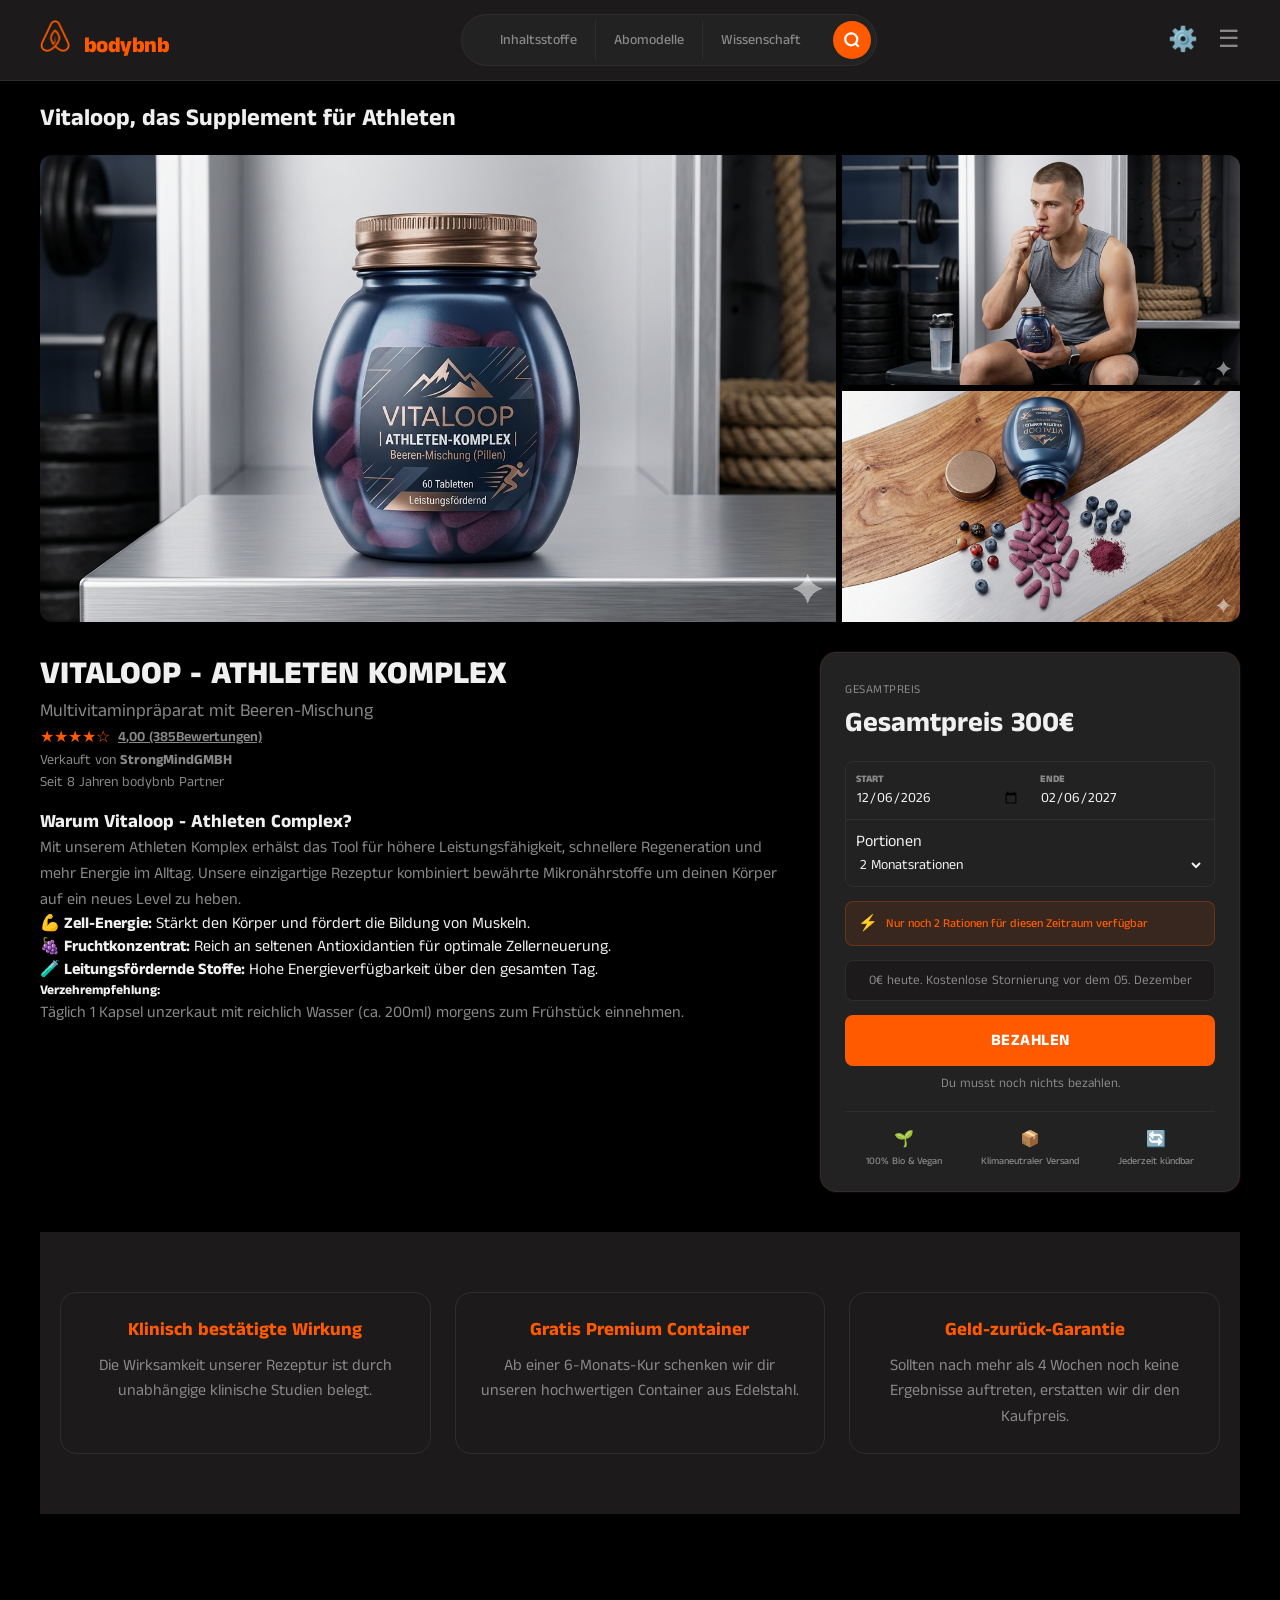
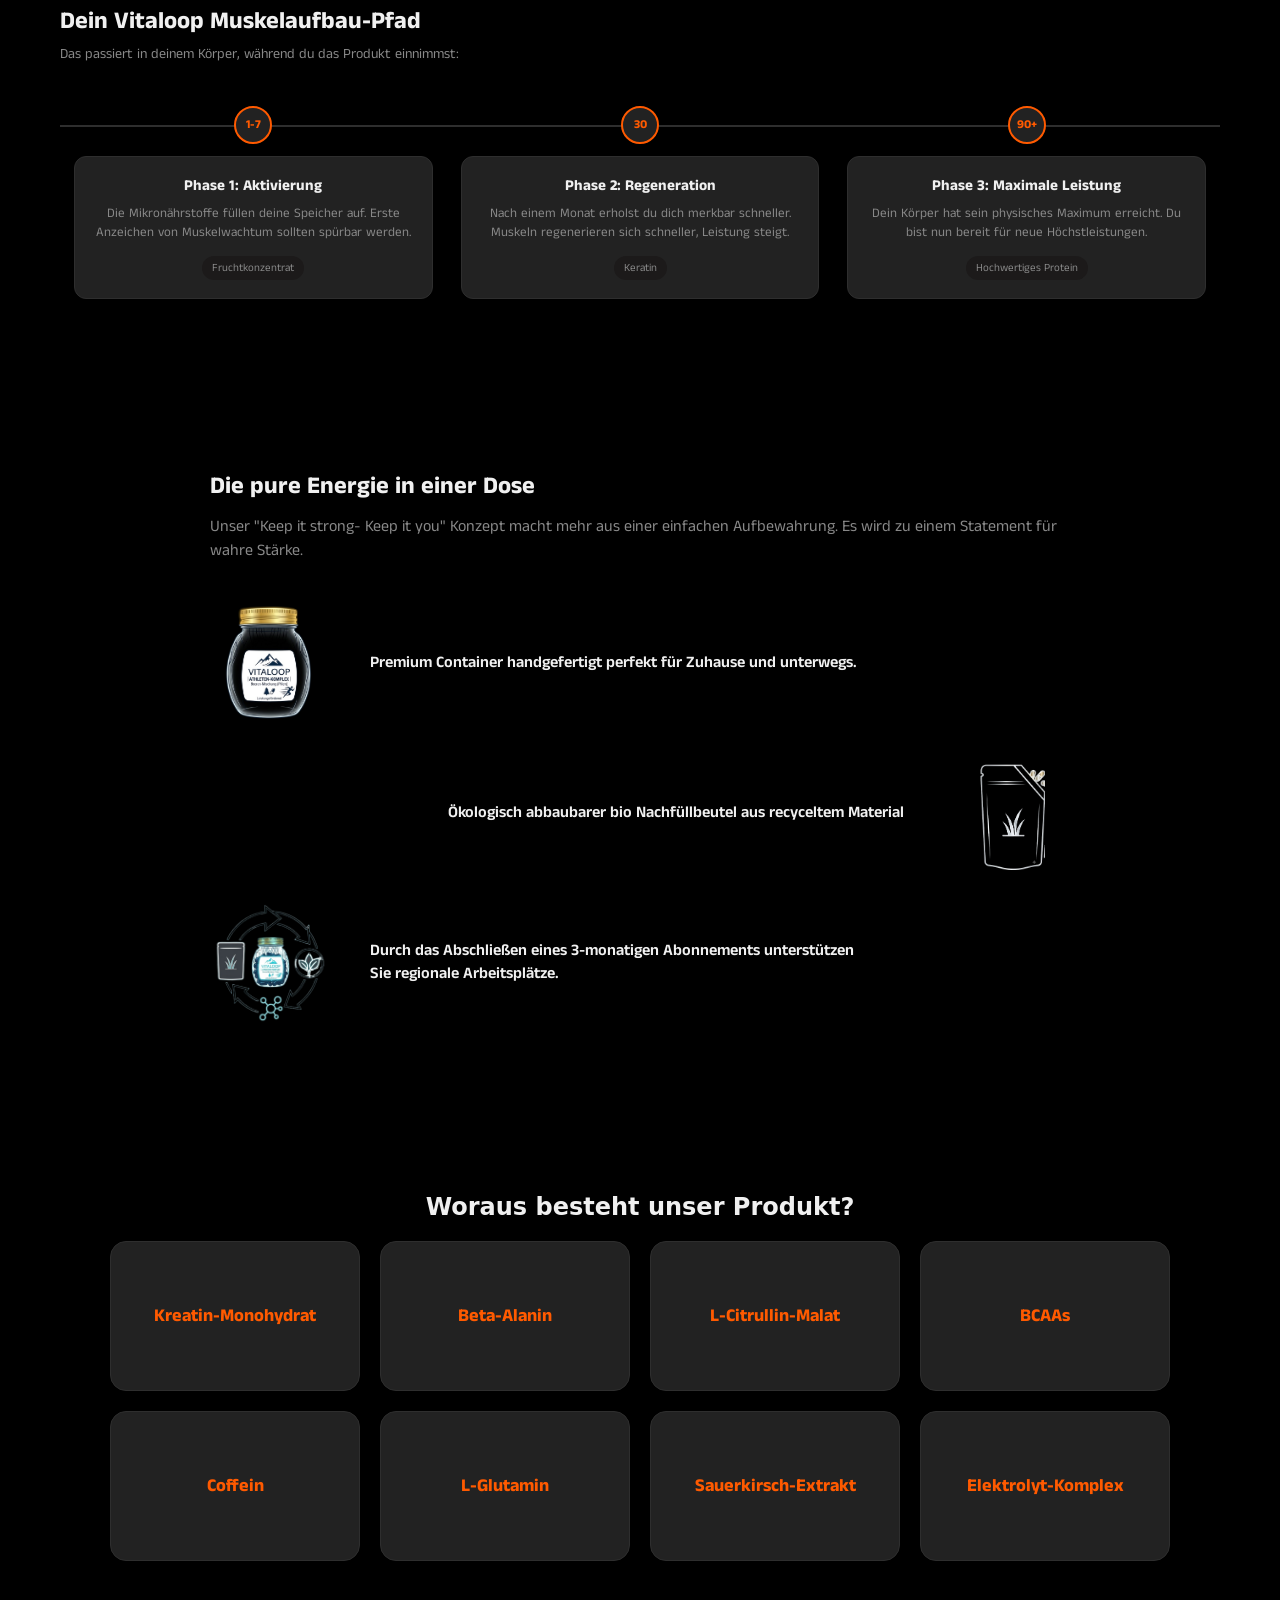
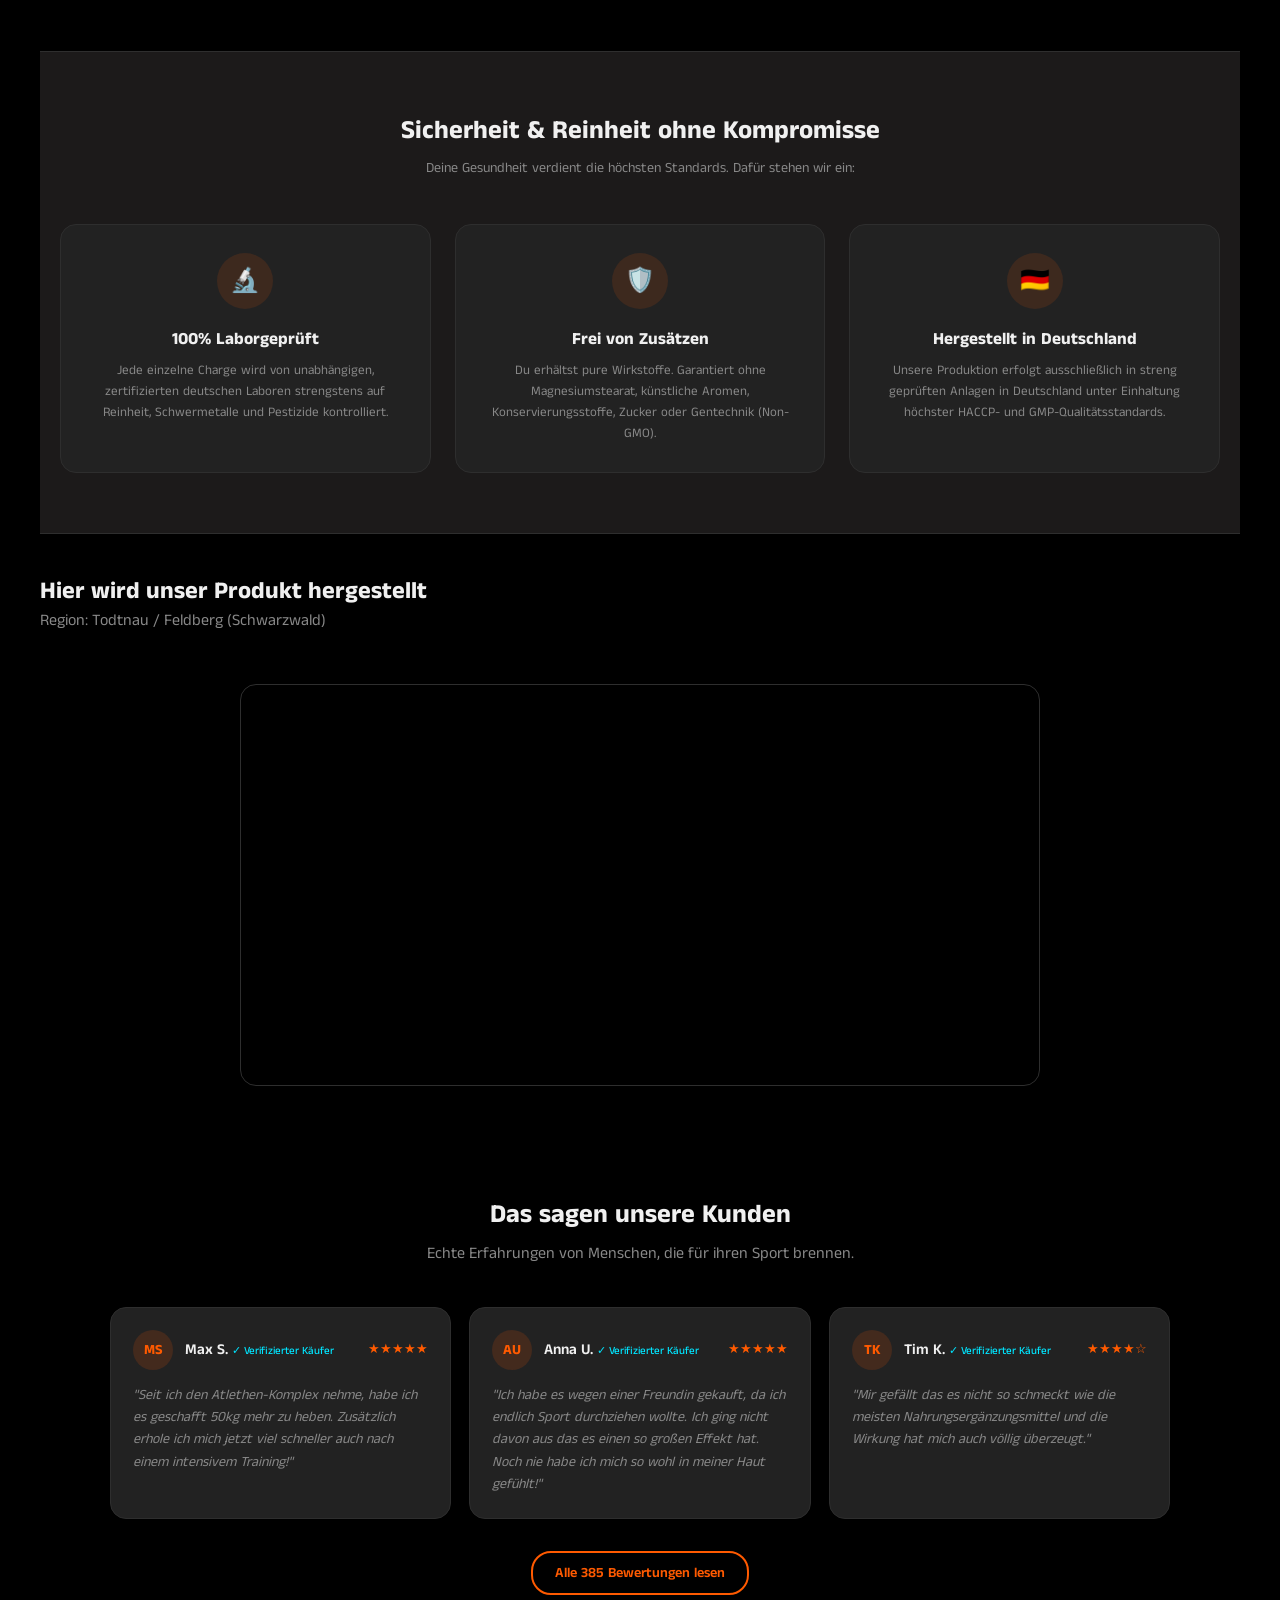
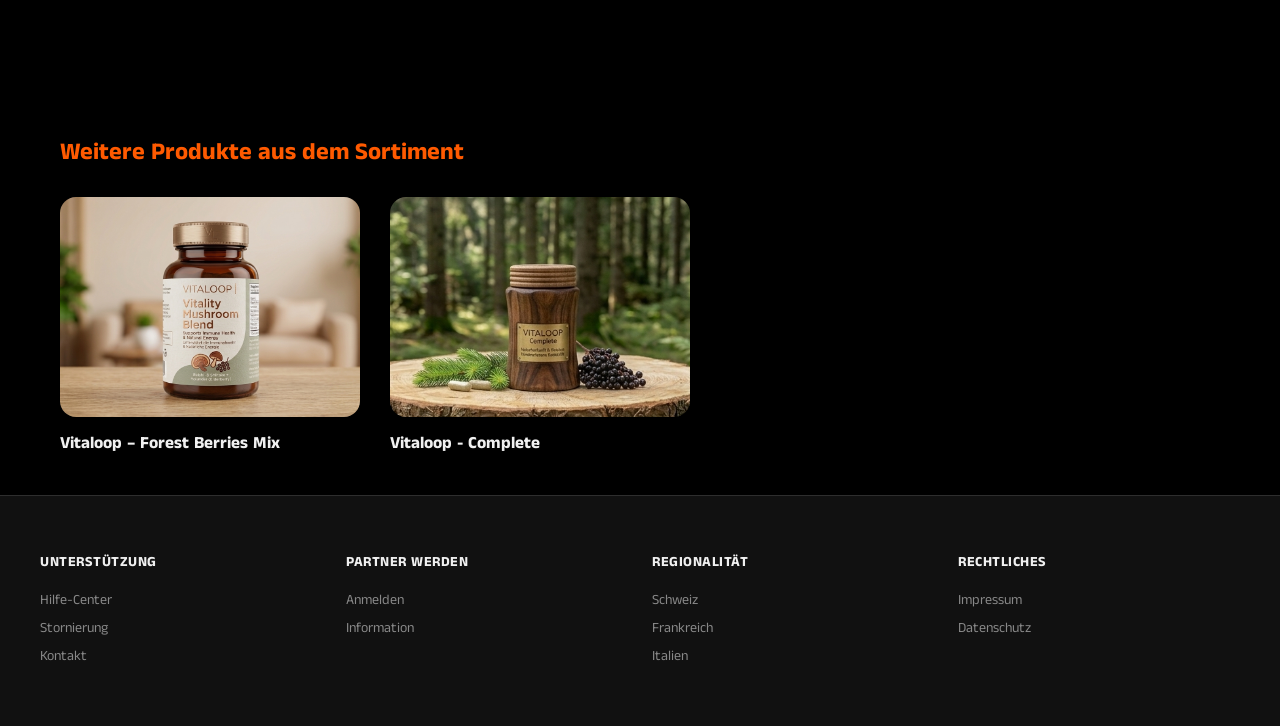
==== commit 36d558b2: "Add files via upload" ====
--- a/athleten-komplex.html
+++ b/athleten-komplex.html
@@ -111,9 +111,6 @@
         </div>
         <div class="side-image-wrapper">
             <img src="SportlerHeader_03.png" alt="Athleten Komplex Holzcontainer" class="gallery-img-small bottom-right">
-            <button id="show-all-photos">
-                <span>⠿</span> Alle Fotos anzeigen
-            </button>
         </div>
     </div>
 </section>
@@ -288,11 +285,11 @@
             <div class="refill-text-box">
                 <p class="js-typewriter">Ökologisch abbaubarer bio Nachfüllbeutel aus recyceltem Material</p>
             </div>
-            <div class="refill-img-box"><img src="Verpackung_01.png" alt="Ökologischer Nachfüllbeutel"></div>
+            <div class="refill-img-box"><img src="Verpackung-01.png" alt="Ökologischer Nachfüllbeutel"></div>
         </div>
 
         <div class="refill-row row-left">
-            <div class="refill-img-box"><img src="Kreislauf_03.png" alt="Nachhaltigkeits-Kreislauf"></div>
+            <div class="refill-img-box"><img src="Kreislauf_05.png" alt="Nachhaltigkeits-Kreislauf"></div>
             <div class="refill-text-box">
                 <p class="js-typewriter">Durch das Abschließen eines 3-monatigen Abonnements unterstützen Sie regionale Arbeitsplätze.</p>
             </div>
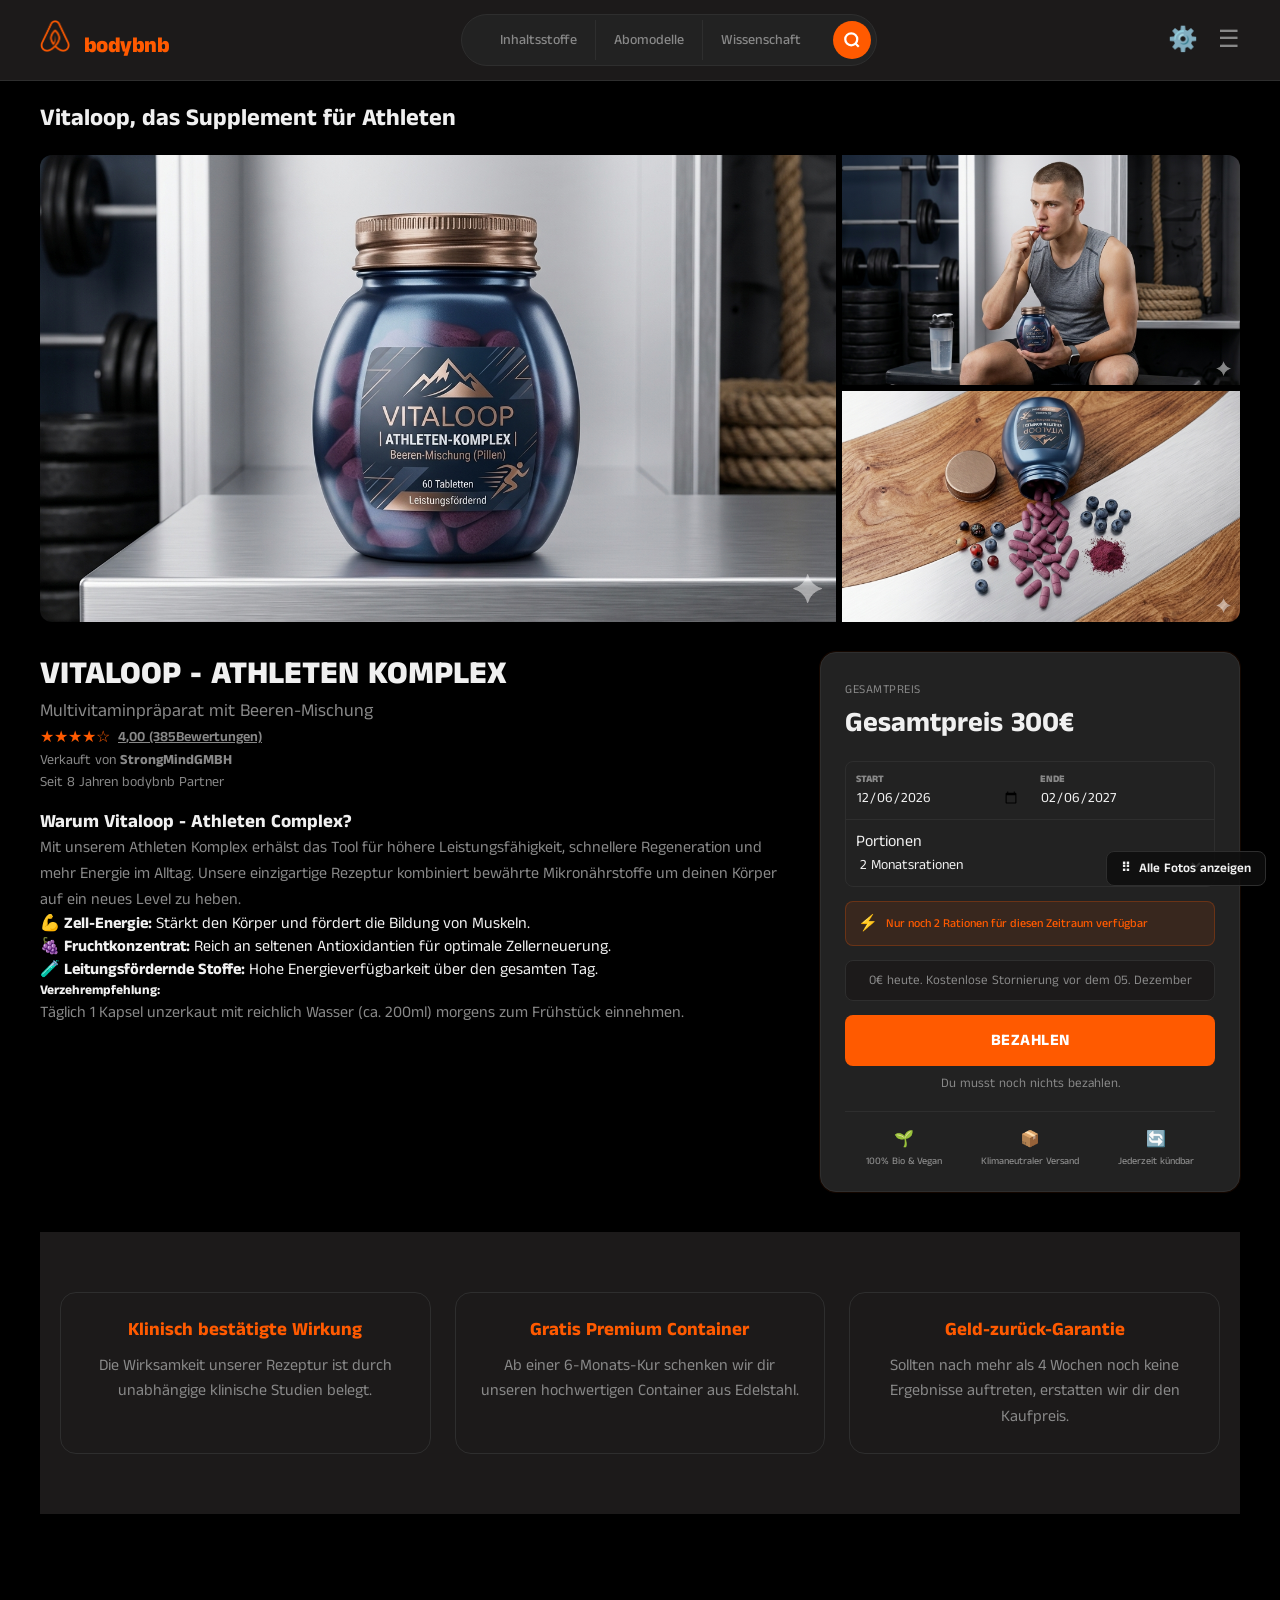
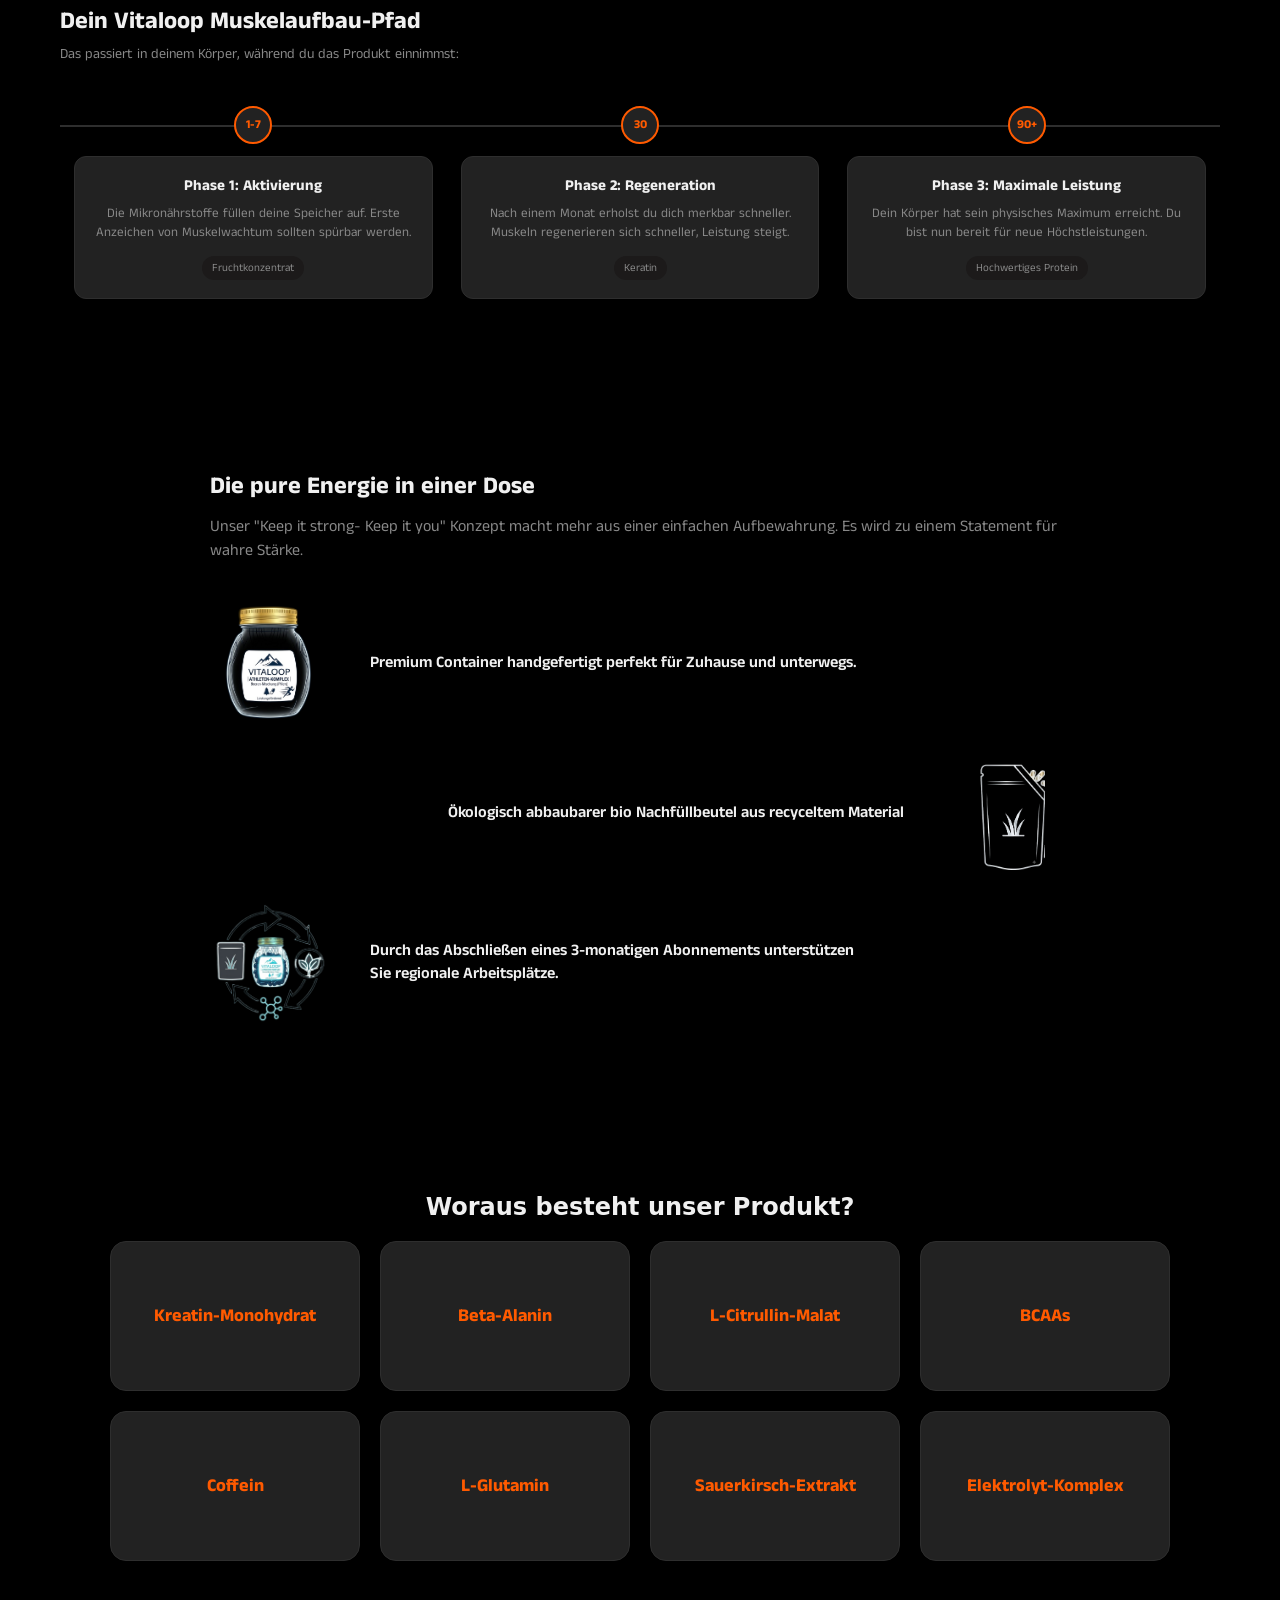
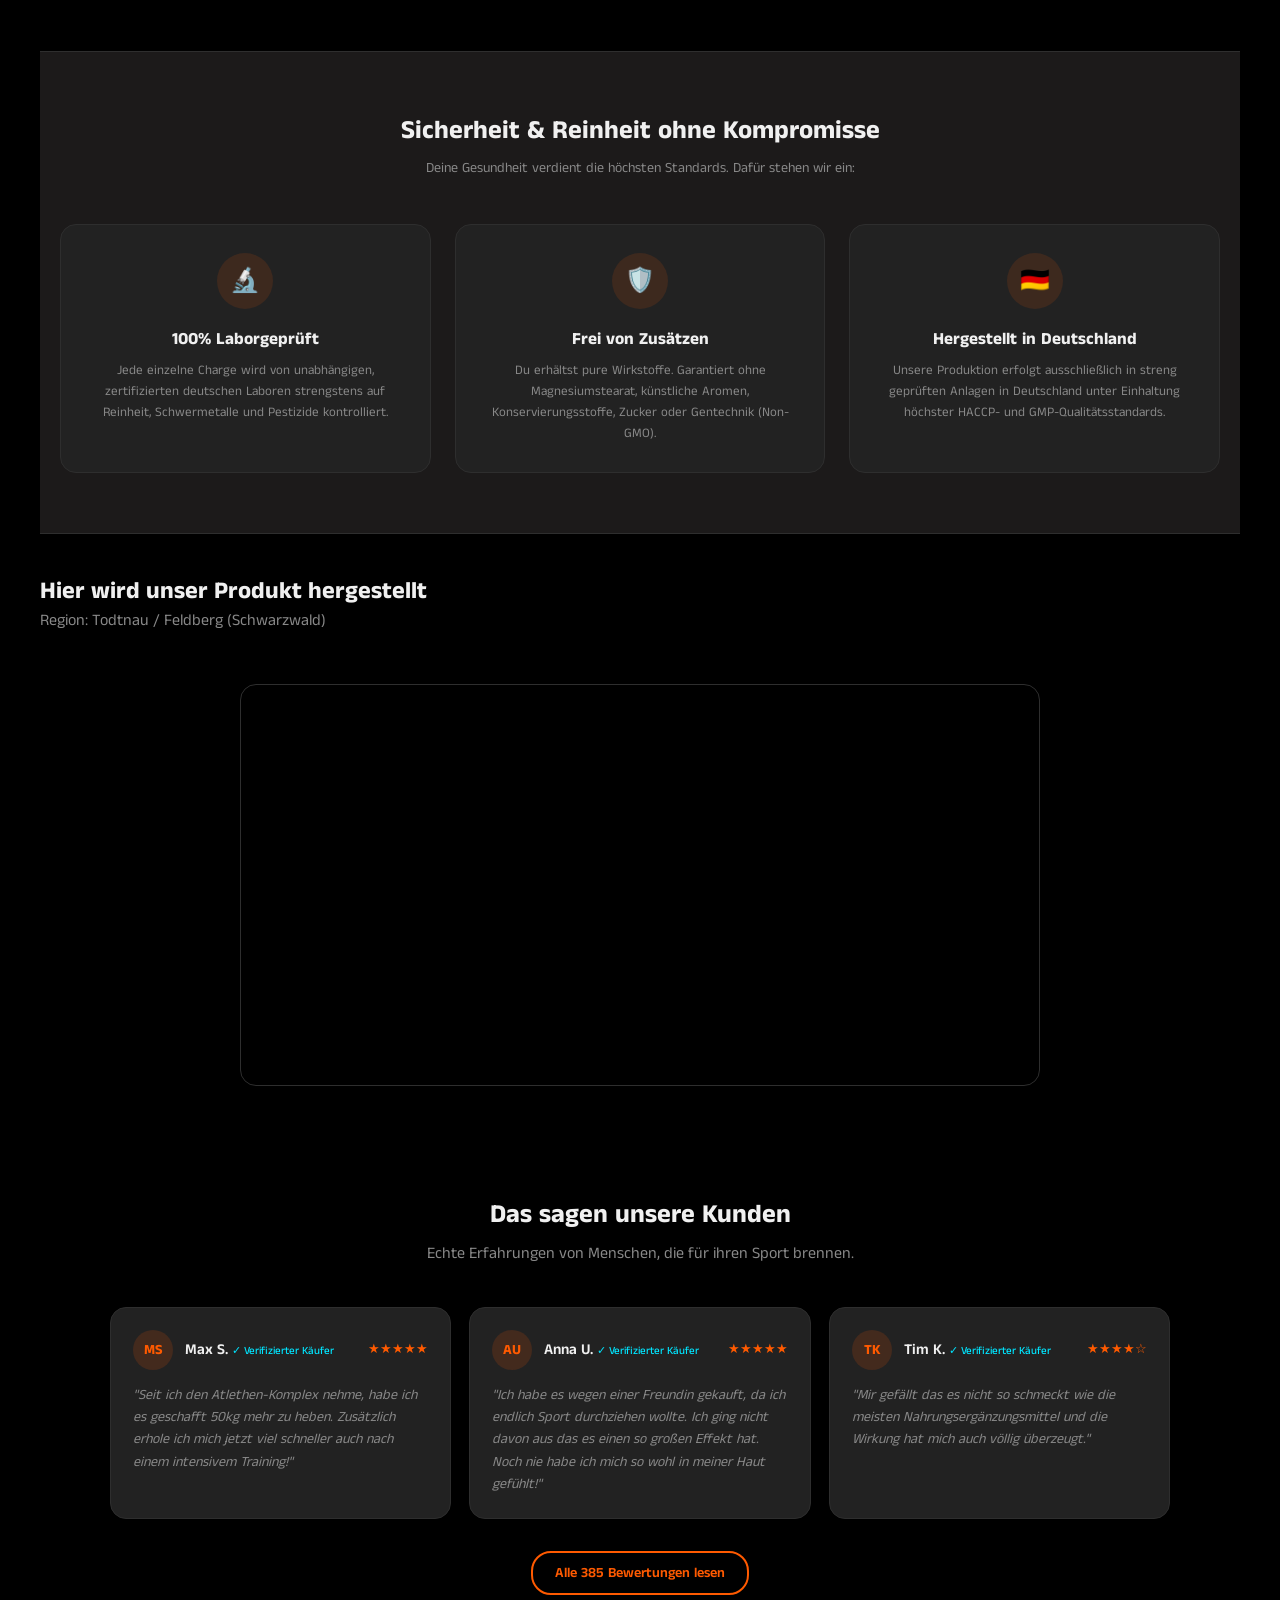
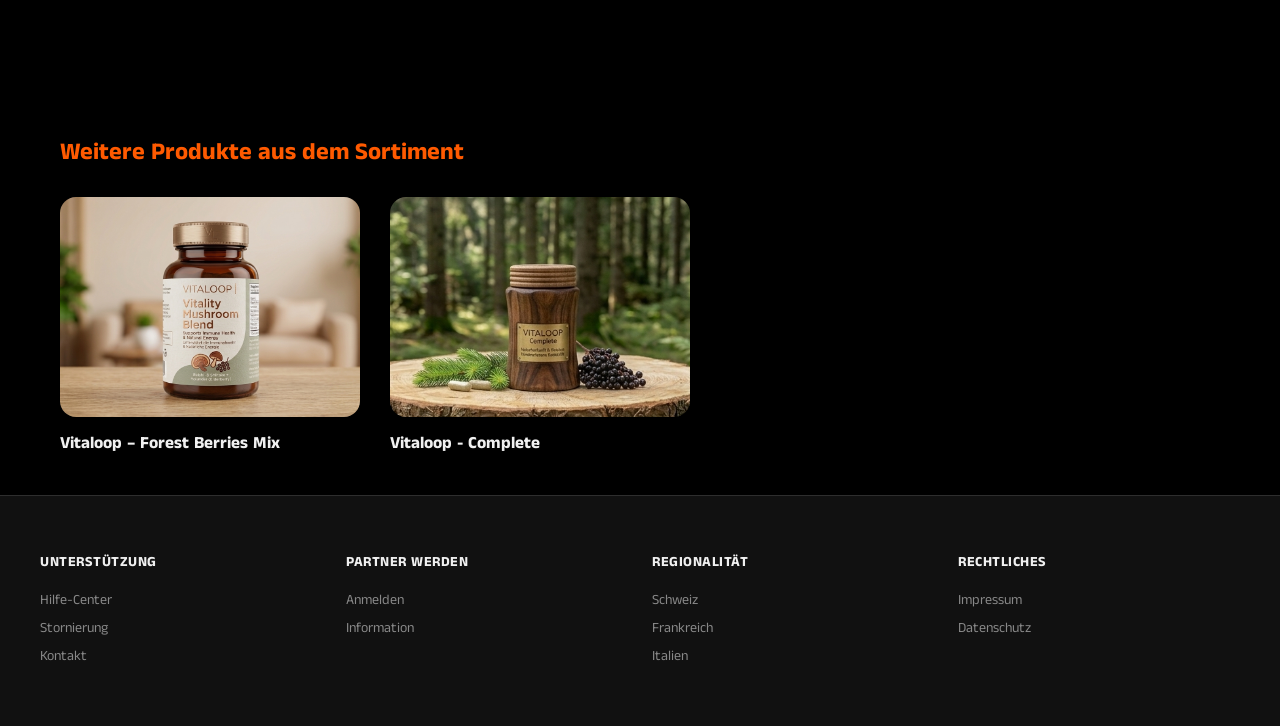
==== commit 075c2a9e: "Add files via upload" ====
--- a/athleten-komplex.html
+++ b/athleten-komplex.html
@@ -9,6 +9,259 @@
     <link rel="preconnect" href="https://fonts.gstatic.com" crossorigin>
     <link href="https://fonts.googleapis.com/css2?family=Anek+Tamil:wght@100..800&display=swap" rel="stylesheet">
     <link rel="stylesheet" href="sportlerStyle.css">
+
+    <style>
+        /* =====================================================
+           MOBILE-ONLY OPTIMIERUNGEN
+           Alles unter dieser Media Query betrifft NUR Mobile.
+           Am Desktop-Layout ändert sich nichts.
+           ===================================================== */
+        @media (max-width: 768px) {
+
+            /* --- HEADER: fixiert, immer sichtbar --- */
+            .header {
+                position: fixed;
+                top: 0; left: 0; right: 0;
+                width: 100%;
+                z-index: 3000;
+                padding: 10px 16px;
+                box-shadow: 0 2px 8px rgba(0,0,0,0.06);
+            }
+            body { padding-top: 58px; }
+            .scroll-progress-container { top: 58px; }
+
+            .brand-name { font-size: 17px; }
+            .header-logo { height: 26px; }
+
+            /* --- NAV: in Burger-Menü verschoben, nicht mehr seitlich scrollbar --- */
+            .nav-search-container {
+                display: none !important;
+            }
+            .search-btn { display: none; }
+
+            #burger-modal .modal-content {
+                max-height: 80vh;
+                overflow-y: auto;
+            }
+            .mobile-nav-section {
+                border-top: 1px solid #eee;
+                margin-top: 8px;
+                padding-top: 8px;
+            }
+            .mobile-nav-section-title {
+                padding: 10px 20px 4px;
+                font-size: 12px;
+                font-weight: 700;
+                text-transform: uppercase;
+                color: #888;
+            }
+            .mobile-nav-section ul {
+                list-style: none;
+                margin: 0; padding: 0;
+            }
+            .mobile-nav-section ul li {
+                padding: 10px 20px;
+                font-size: 14px;
+                color: #333;
+            }
+            .mobile-nav-section ul li:hover {
+                background: #f4f7f5;
+                color: #2d8a5d;
+            }
+
+            .right-icons { gap: 16px; }
+
+            /* --- ACTION BAR --- */
+            .action-bar-top { padding: 14px 16px 8px; }
+            .product-main-title { font-size: 15px; }
+
+            /* =====================================================
+               BILDERGALERIE: Swipe-Karussell statt Grid
+               ===================================================== */
+            .gallery-grid {
+                display: flex !important;
+                overflow-x: auto;
+                scroll-snap-type: x mandatory;
+                -webkit-overflow-scrolling: touch;
+                padding: 0;
+                gap: 0;
+                margin: 0;
+                scrollbar-width: none;
+            }
+            .gallery-grid::-webkit-scrollbar { display: none; }
+
+            .main-image-container,
+            .side-images-container {
+                display: contents;
+            }
+
+            .main-image-container img,
+            .gallery-img-small {
+                scroll-snap-align: start;
+                flex: 0 0 100%;
+                width: 100vw;
+                height: 280px;
+                object-fit: cover;
+                border-radius: 0 !important;
+            }
+
+            .side-image-wrapper {
+                flex: 0 0 100%;
+                position: relative;
+            }
+
+            /* "Alle Fotos anzeigen" Button: fix sichtbar unten rechts */
+            #show-all-photos {
+                position: fixed;
+                bottom: 16px;
+                right: 16px;
+                z-index: 50;
+                background: rgba(0,0,0,0.65);
+                color: white;
+                border: none;
+                padding: 8px 14px;
+                border-radius: 20px;
+                font-size: 13px;
+                display: flex;
+                align-items: center;
+                gap: 6px;
+            }
+
+            /* Bild-Zähler-Punkte für die Galerie */
+            .gallery-dots {
+                display: flex;
+                justify-content: center;
+                gap: 6px;
+                padding: 10px 0;
+                background: white;
+            }
+            .gallery-dots .dot {
+                width: 6px; height: 6px;
+                border-radius: 50%;
+                background: #ddd;
+                transition: background 0.2s;
+            }
+            .gallery-dots .dot.active { background: #2d8a5d; }
+
+            /* =====================================================
+               GALERIE-VOLLBILD-MODAL: ein Bild nach dem anderen
+               ===================================================== */
+            .gallery-overlay {
+                display: none;
+                position: fixed;
+                inset: 0;
+                background: black;
+                z-index: 8000;
+            }
+            .gallery-overlay.active { display: block; }
+
+            .gallery-overlay .gallery-track {
+                display: flex;
+                width: 100%;
+                height: 100%;
+                overflow-x: auto;
+                scroll-snap-type: x mandatory;
+                -webkit-overflow-scrolling: touch;
+            }
+            .gallery-overlay .gallery-slide {
+                flex: 0 0 100%;
+                scroll-snap-align: center;
+                display: flex;
+                align-items: center;
+                justify-content: center;
+                height: 100%;
+            }
+            .gallery-overlay .gallery-slide img {
+                max-width: 100%;
+                max-height: 100%;
+                object-fit: contain;
+            }
+            .gallery-overlay .gallery-arrow { display: none; }
+            .gallery-overlay .close-gallery-btn {
+                position: fixed;
+                top: 16px; right: 16px;
+                z-index: 8100;
+                font-size: 32px;
+            }
+            .gallery-overlay .gallery-caption {
+                position: fixed;
+                bottom: 20px;
+                left: 0; right: 0;
+                text-align: center;
+                color: white;
+                font-size: 13px;
+                z-index: 8100;
+            }
+
+            /* =====================================================
+               INHALTSSTOFFE: immer 2 Karten nebeneinander
+               ===================================================== */
+            .ingredients-grid {
+                grid-template-columns: repeat(2, 1fr) !important;
+                gap: 12px;
+                padding: 0 16px 16px;
+            }
+            .ingredient-card { height: 110px; }
+            .card-front, .card-back { font-size: 13px; padding: 10px; }
+            .card-back { font-size: 11px; }
+
+            /* =====================================================
+               WEITERE PRODUKTE: "mehr zum scrollen" andeuten
+               ===================================================== */
+            .more-products-section { padding: 0 0 0 16px; overflow: hidden; }
+            .products-carousel-wrapper {
+                overflow-x: auto;
+                -webkit-overflow-scrolling: touch;
+                padding-right: 16px;
+                padding-bottom: 14px;
+                scroll-snap-type: x proximity;
+            }
+            .product-card {
+                width: 78vw;
+                flex-shrink: 0;
+                scroll-snap-align: start;
+            }
+            .product-img-box { height: 200px; }
+            .carousel-indicator-box { display: none; }
+
+            /* Allgemeine Mobile-Anpassungen für ein "App-Gefühl" */
+            .booking-and-info { flex-direction: column; gap: 24px; padding: 0 16px; }
+            .main-content { padding: 16px 0; }
+            .booking-container { width: 100%; padding: 0; }
+            .sticky-box { position: static; }
+            .date-input-group { flex-direction: column; }
+            .date-input-group .field-item { border-bottom: 1px solid #ebebeb; }
+            .date-input-group .field-item:last-child { border-bottom: none; }
+
+            .usp-section { grid-template-columns: 1fr; padding: 24px 16px; gap: 14px; }
+            .refill-section { padding: 0 16px; margin: 28px auto; }
+            .refill-row { flex-direction: column !important; text-align: center !important; gap: 10px; }
+            .row-right { flex-direction: column !important; }
+            .refill-img-box { width: 80px; height: 80px; margin: 0 auto; }
+
+            .quality-guarantee-banner { padding: 32px 16px; }
+            .guarantee-grid { grid-template-columns: 1fr; gap: 24px; }
+
+            .map-section { width: 92%; }
+
+            .reviews-section { padding: 24px 16px; }
+            .reviews-grid { grid-template-columns: 1fr; gap: 14px; }
+
+            footer {
+                grid-template-columns: repeat(2, 1fr);
+                padding: 30px 16px;
+                gap: 24px;
+            }
+
+            .payment-methods-grid { grid-template-columns: 1fr; }
+            .modal-card { padding: 20px 16px; width: 100%; max-width: 100%; margin: 0 12px; }
+        }
+
+        @media (max-width: 380px) {
+            .product-title { font-size: 18px; }
+            footer { grid-template-columns: 1fr; }
+        }
+    </style>
 </head>
 <body>
     <div id="top"></div>
@@ -64,7 +317,7 @@
     </div>
 
    <div class="right-icons">
-    
+
     <div class="dropdown-wrapper">
         <span id="settings-trigger" style="cursor:pointer;">⚙️</span>
         <div id="country-modal" class="dropdown-popover">
@@ -88,6 +341,36 @@
                     <li><a href="#">Registrieren</a></li>
                     <li><a href="#" class="logout-link">Ausloggen</a></li>
                 </ul>
+
+                <!-- Nur auf Mobile sichtbar: Navigation, die am Desktop oben in der Leiste steht -->
+                <div class="mobile-nav-section">
+                    <div class="mobile-nav-section-title">Inhaltsstoffe</div>
+                    <ul>
+                        <li>Vitamin A</li>
+                        <li>Vitamin B</li>
+                        <li>Vitamin B12</li>
+                        <li>Vitamin C</li>
+                        <li>Vitamin D</li>
+                        <li>Vitamin E</li>
+                        <li>Vitamin K</li>
+                    </ul>
+                </div>
+                <div class="mobile-nav-section">
+                    <div class="mobile-nav-section-title">Abomodelle</div>
+                    <ul>
+                        <li>1 Monat</li>
+                        <li>3 Monate</li>
+                        <li>6 Monate</li>
+                        <li>12 Monate</li>
+                    </ul>
+                </div>
+                <div class="mobile-nav-section">
+                    <div class="mobile-nav-section-title">Wissenschaft</div>
+                    <ul>
+                        <li>Hersteller</li>
+                        <li>Information</li>
+                    </ul>
+                </div>
             </div>
         </div>
     </div>
@@ -101,7 +384,8 @@
     </div>
 </div>
 
-<section class="gallery-grid">
+<!-- ========== BILDERGALERIE ========== -->
+<section class="gallery-grid" id="mainGallery">
     <div class="main-image-container">
         <img src="Produkt_01.png" alt="Athleten Komplex Hauptbild" class="gallery-img-large">
     </div>
@@ -114,6 +398,17 @@
         </div>
     </div>
 </section>
+
+<!-- Punkte-Indikator nur für Mobile-Swipe-Galerie -->
+<div class="gallery-dots" id="galleryDots">
+    <span class="dot active"></span>
+    <span class="dot"></span>
+    <span class="dot"></span>
+</div>
+
+<button id="show-all-photos">
+    <span>⠿</span> Alle Fotos anzeigen
+</button>
 
 <main class="main-content">
 
@@ -135,7 +430,7 @@
     <p class="lead-text">
         Mit unserem Athleten Komplex erhälst das Tool für höhere Leistungsfähigkeit, schnellere Regeneration und mehr Energie im Alltag. Unsere einzigartige Rezeptur kombiniert bewährte Mikronährstoffe um deinen Körper auf ein neues Level zu heben.
     </p>
-    
+
     <div class="benefits-list-clean">
         <div class="benefit-row">💪 <strong>Zell-Energie:</strong> Stärkt den Körper und fördert die Bildung von Muskeln.</div>
         <div class="benefit-row">🍇 <strong>Fruchtkonzentrat:</strong> Reich an seltenen Antioxidantien für optimale Zellerneuerung.</div>
@@ -147,7 +442,7 @@
         <p>Täglich 1 Kapsel unzerkaut mit reichlich Wasser (ca. 200ml) morgens zum Frühstück einnehmen.</p>
     </div>
 </div>
-            
+
         </div>
 
        <div class="booking-container">
@@ -157,7 +452,7 @@
             <span class="price-label">Gesamtpreis</span>
             <h2 id="display-price">150€</h2>
         </div>
-        
+
         <div class="booking-fields">
             <div class="date-input-group">
                 <div class="field-item">
@@ -179,7 +474,7 @@
                 </select>
             </div>
         </div>
-        
+
         <div class="live-ticker">
             <span class="ticker-icon">⚡</span>
             <p>Nur noch 2 Rationen für diesen Zeitraum verfügbar</p>
@@ -188,10 +483,10 @@
         <div class="storno-info" id="storno-text">
             0€ heute. Kostenlose Stornierung bis 1 Tag vor Liefertermin
         </div>
-        
+
         <button class="btn-reserve" id="btn-pay-trigger">Bezahlen</button>
         <p class="small-text">Du musst noch nichts bezahlen.</p>
-        
+
         <hr class="divider">
         <div class="trust-badges">
             <div class="badge-item">
@@ -235,7 +530,7 @@
 
     <div class="timeline-scroll-wrapper">
         <div class="timeline-container-horizontal">
-            
+
             <div class="timeline-item-horizontal">
                 <div class="timeline-badge-horizontal">1-7</div>
                 <div class="timeline-content-horizontal">
@@ -272,7 +567,7 @@
     <section class="refill-section">
     <h2 class="refill-main-title">Die pure Energie in einer Dose</h2>
     <p class="refill-subtitle">Unser "Keep it strong- Keep it you" Konzept macht mehr aus einer einfachen Aufbewahrung. Es wird zu einem Statement für wahre Stärke.</p>
-    
+
     <div class="refill-content-container">
         <div class="refill-row row-left">
             <div class="refill-img-box"><img src="Packung_03.png" alt="Premium Container"></div>
@@ -299,9 +594,9 @@
 
    <section class="ingredients-section">
     <h2 style="text-align: center; padding: 20px; font-family: system-ui, sans-serif;">Woraus besteht unser Produkt?</h2>
-    
+
     <div class="ingredients-grid">
-        
+
         <div class="ingredient-card" onclick="flipCard(this)">
             <div class="card-inner">
                 <div class="card-front">
@@ -319,7 +614,7 @@
                     <strong>Beta-Alanin</strong>
                 </div>
                 <div class="card-back">
-                    <p><strong>Beta-Alanin</strong><br>Beta-Alanin erhöht den Carnosingehalt im Muskel, welcher als Säurepuffer fungiert und das typische „Brennen“ sowie das Übersäuern der Muskeln (Laktatbildung) hinauszögert.</p>
+                    <p><strong>Beta-Alanin</strong><br>Beta-Alanin erhöht den Carnosingehalt im Muskel, welcher als Säurepuffer fungiert und das typische „Brennen" sowie das Übersäuern der Muskeln (Laktatbildung) hinauszögert.</p>
                 </div>
             </div>
         </div>
@@ -398,7 +693,7 @@
     <div class="guarantee-container">
         <h3 class="guarantee-title">Sicherheit & Reinheit ohne Kompromisse</h3>
         <p class="guarantee-subtitle">Deine Gesundheit verdient die höchsten Standards. Dafür stehen wir ein:</p>
-        
+
         <div class="guarantee-grid">
             <div class="guarantee-item">
                 <div class="guarantee-icon-wrapper">
@@ -449,10 +744,8 @@
         <p>Echte Erfahrungen von Menschen, die für ihren Sport brennen.</p>
     </div>
 
-    <!-- Das Kachel-Grid -->
     <div class="reviews-grid">
-        
-        <!-- Bewertung 1 (Max Mustermann) -->
+
         <div class="review-card">
             <div class="review-card-header">
                 <div class="user-avatar">MS</div>
@@ -465,7 +758,6 @@
             <p class="review-text">"Seit ich den Atlethen-Komplex nehme, habe ich es geschafft 50kg mehr zu heben. Zusätzlich erhole ich mich jetzt viel schneller auch nach einem intensivem Training!"</p>
         </div>
 
-        <!-- Bewertung 2 -->
         <div class="review-card">
             <div class="review-card-header">
                 <div class="user-avatar">AU</div>
@@ -478,7 +770,6 @@
             <p class="review-text">"Ich habe es wegen einer Freundin gekauft, da ich endlich Sport durchziehen wollte. Ich ging nicht davon aus das es einen so großen Effekt hat. Noch nie habe ich mich so wohl in meiner Haut gefühlt!"</p>
         </div>
 
-        <!-- Bewertung 3 -->
         <div class="review-card">
             <div class="review-card-header">
                 <div class="user-avatar">TK</div>
@@ -493,7 +784,6 @@
 
     </div>
 
-    <!-- Der verfeinerte Link für alle Bewertungen -->
     <div class="reviews-footer">
         <a href="#" class="btn-all-reviews">Alle 385 Bewertungen lesen</a>
     </div>
@@ -504,7 +794,7 @@
 <section class="more-products-section">
     <h2 class="more-products-title">Weitere Produkte aus dem Sortiment</h2>
     <div class="products-carousel-wrapper">
-        
+
         <a href="forest-berries.html" class="product-card-link">
             <div class="product-card">
                 <div class="product-img-box"><img src="Produkt_03.png" alt="Vitaloop - Forest Berries Mix"></div>
@@ -558,26 +848,81 @@
     </div>
 </footer>
 
+<!-- ========== GALERIE-VOLLBILD-MODAL ========== -->
 <div id="galleryModal" class="gallery-overlay">
     <button class="close-gallery-btn" id="closeGallery">&times;</button>
-
     <button class="gallery-arrow arrow-left" id="prevImage">&#10094;</button>
 
-    <div class="gallery-content">
-        <img id="activeGalleryImage" src="dein-bild1.jpg" alt="Vitaloop Produktansicht">
-        <div id="galleryCaption" class="gallery-caption">Ansicht 1 von 3</div>
-    </div>
+    <div class="gallery-track" id="galleryTrack">
+        <div class="gallery-slide"><img src="Produkt_01.png" alt="Athleten Komplex Hauptbild"></div>
+        <div class="gallery-slide"><img src="SportlerHeader_02.png" alt="Athleten Komplex Detail"></div>
+        <div class="gallery-slide"><img src="SportlerHeader_03.png" alt="Athleten Komplex Holzcontainer"></div>
+    </div>
+    <div id="galleryCaption" class="gallery-caption">Ansicht 1 von 3</div>
 
     <button class="gallery-arrow arrow-right" id="nextImage">&#10095;</button>
 </div>
 
 <script>
     function flipCard(cardElement) {
-        // Prüft, ob das Element im HTML existiert und schaltet die Drehung um
         if (cardElement) {
             cardElement.classList.toggle('flipped');
         }
     }
+
+    // ===========================================
+    // MOBILE BILDERGALERIE: Punkte synchron zum Swipe
+    // ===========================================
+    const mainGallery = document.getElementById('mainGallery');
+    const galleryDots = document.getElementById('galleryDots');
+
+    if (mainGallery && galleryDots) {
+        mainGallery.addEventListener('scroll', () => {
+            const index = Math.round(mainGallery.scrollLeft / mainGallery.clientWidth);
+            galleryDots.querySelectorAll('.dot').forEach((dot, i) => {
+                dot.classList.toggle('active', i === index);
+            });
+        });
+    }
+
+    // ===========================================
+    // GALERIE VOLLBILD-MODAL (ein Bild nach dem anderen, swipebar)
+    // ===========================================
+    const showAllBtn = document.getElementById('show-all-photos');
+    const galleryModal = document.getElementById('galleryModal');
+    const galleryTrack = document.getElementById('galleryTrack');
+    const galleryCaption = document.getElementById('galleryCaption');
+    const closeGalleryBtn = document.getElementById('closeGallery');
+    const prevImageBtn = document.getElementById('prevImage');
+    const nextImageBtn = document.getElementById('nextImage');
+    const totalSlides = galleryTrack ? galleryTrack.children.length : 0;
+
+    function updateCaption() {
+        if (!galleryTrack || !galleryCaption) return;
+        const index = Math.round(galleryTrack.scrollLeft / galleryTrack.clientWidth);
+        galleryCaption.innerText = `Ansicht ${index + 1} von ${totalSlides}`;
+    }
+
+    showAllBtn?.addEventListener('click', () => {
+        galleryModal.classList.add('active');
+        galleryModal.style.display = 'block';
+        galleryTrack.scrollLeft = 0;
+        updateCaption();
+    });
+
+    closeGalleryBtn?.addEventListener('click', () => {
+        galleryModal.classList.remove('active');
+        galleryModal.style.display = 'none';
+    });
+
+    galleryTrack?.addEventListener('scroll', updateCaption);
+
+    prevImageBtn?.addEventListener('click', () => {
+        galleryTrack.scrollBy({ left: -galleryTrack.clientWidth, behavior: 'smooth' });
+    });
+    nextImageBtn?.addEventListener('click', () => {
+        galleryTrack.scrollBy({ left: galleryTrack.clientWidth, behavior: 'smooth' });
+    });
 </script>
 
 <div id="paymentModal" class="modal-overlay">
@@ -585,7 +930,7 @@
         <button class="close-modal-btn" id="closeModal">&times;</button>
         <h3>Deine Bestellung</h3>
         <p class="modal-subtitle">Zusammenfassung deines BodyBnB Abos</p>
-        
+
         <div class="modal-summary-box">
             <div class="summary-item"><strong>Produkt:</strong> <span>Vitaloop - Athleten Komplex</span></div>
             <div class="summary-item"><strong>Start-Datum:</strong> <span id="modal-start-date">-</span></div>
